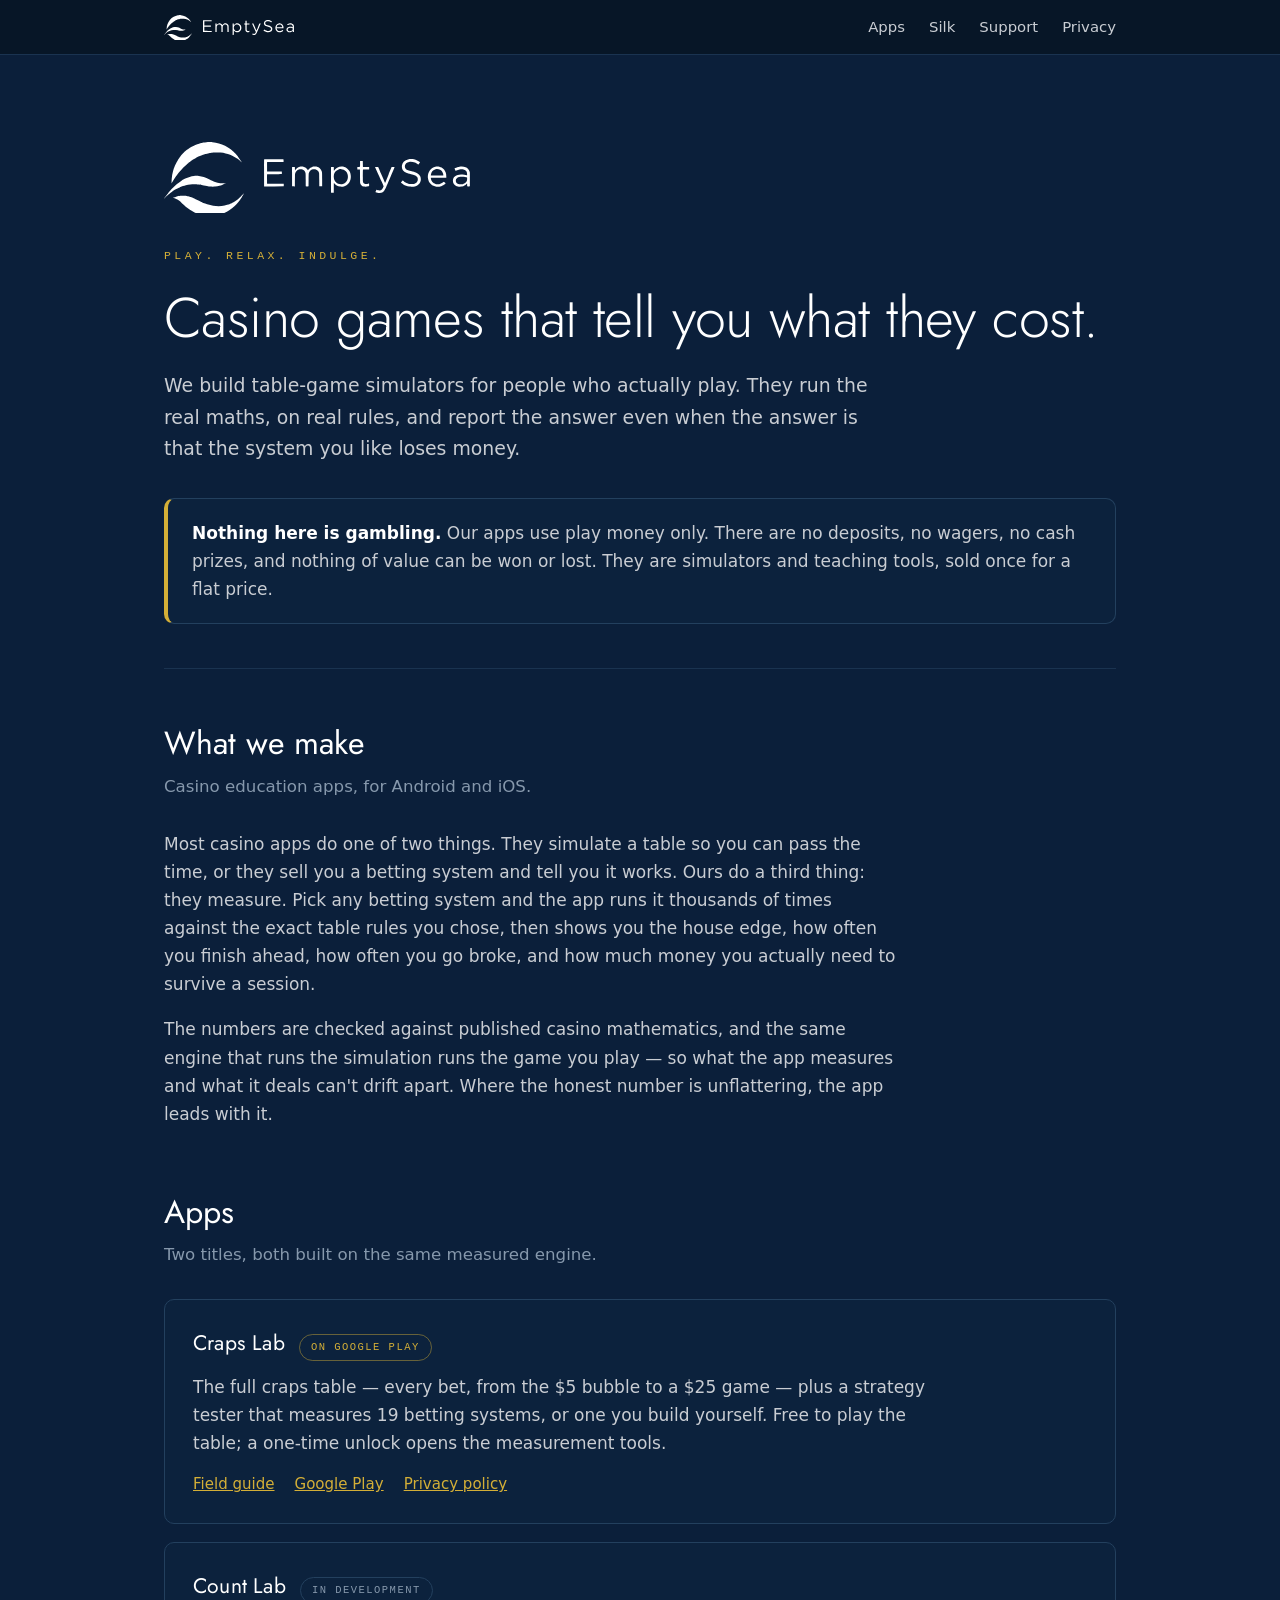
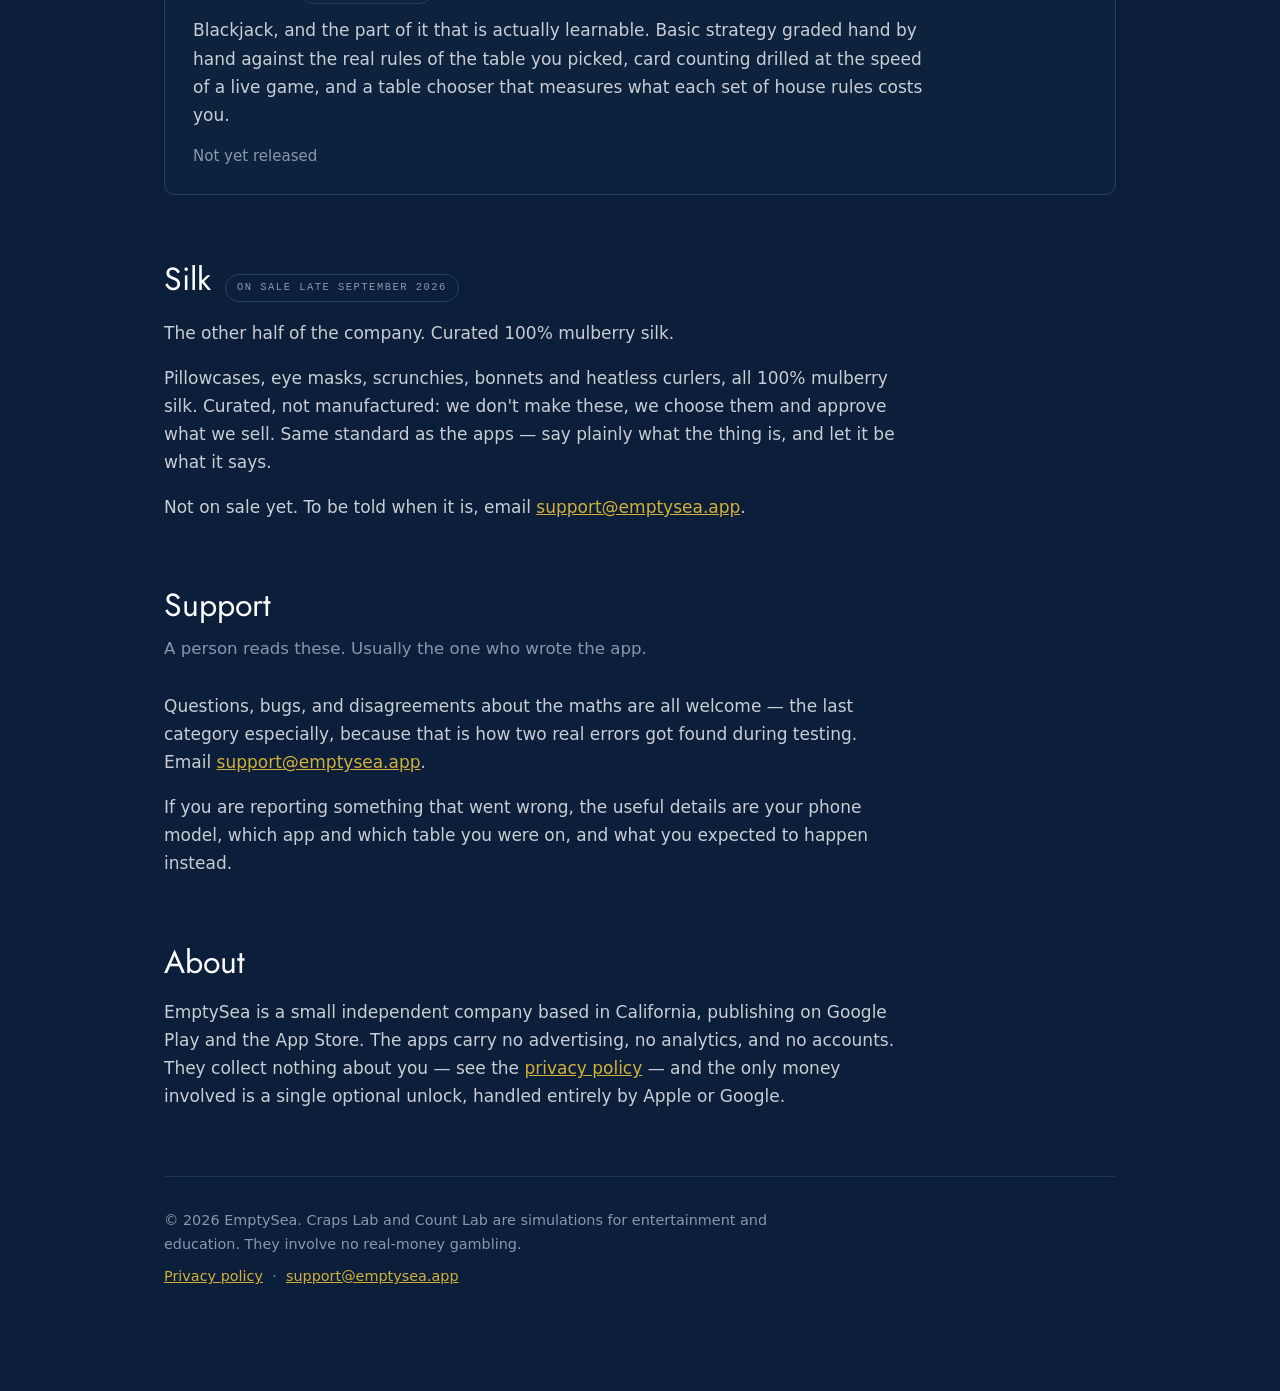
==== index.html @ 981ff77a "Put the real logo on, and move the company site to the brand navy The site was borrowing Craps Lab's" ====
<!doctype html>
<html lang="en">
<head>
<meta charset="utf-8">
<meta name="viewport" content="width=device-width, initial-scale=1">
<meta name="description" content="EmptySea builds casino education apps for Android and iOS - simulators that measure what a betting system actually costs - and sells curated 100% mulberry silk pillowcases, eye masks, scrunchies, bonnets and heatless curlers.">
<meta name="color-scheme" content="dark">
<meta name="theme-color" content="#0B1F3A">
<meta property="og:title" content="EmptySea">
<meta property="og:description" content="Casino education apps that measure instead of promise. And curated 100% mulberry silk.">
<meta property="og:type" content="website">
<link rel="icon" href="/favicon.svg" type="image/svg+xml">
<link rel="preconnect" href="https://fonts.googleapis.com">
<link rel="preconnect" href="https://fonts.gstatic.com" crossorigin>
<link rel="stylesheet" href="https://fonts.googleapis.com/css2?family=Jost:wght@300;400;500&display=swap">
<link rel="stylesheet" href="/site.css">
<title>EmptySea</title>
</head>
<body>

<div class="sitebar">
  <div class="row">
    <a class="brand" href="/">
      <img class="mark" src="/assets/EmptySea_Mark_NoCircle_White.svg" alt="">
      <img class="word" src="/assets/EmptySea_Wordmark_White.svg" alt="EmptySea">
    </a>
    <nav>
      <a href="#apps">Apps</a>
      <a href="#silk">Silk</a>
      <a href="#support">Support</a>
      <a href="/privacy">Privacy</a>
    </nav>
  </div>
</div>

<div class="wrap">

  <header class="top">
    <div class="lockup">
      <img class="mark" src="/assets/EmptySea_Mark_NoCircle_White.svg" alt="">
      <img class="word" src="/assets/EmptySea_Wordmark_White.svg" alt="EmptySea">
    </div>
    <p class="tagline">Play. Relax. Indulge.</p>
    <h1>Casino games that tell you what they cost.</h1>
    <p class="standfirst">
      We build table-game simulators for people who actually play. They run the
      real maths, on real rules, and report the answer even when the answer is
      that the system you like loses money.
    </p>

    <div class="notice">
      <p>
        <strong>Nothing here is gambling.</strong> Our apps use play money only.
        There are no deposits, no wagers, no cash prizes, and nothing of value
        can be won or lost. They are simulators and teaching tools, sold once
        for a flat price.
      </p>
    </div>
  </header>

  <section>
    <h2>What we make</h2>
    <p class="lede">Casino education apps, for Android and iOS.</p>
    <p>
      Most casino apps do one of two things. They simulate a table so you can
      pass the time, or they sell you a betting system and tell you it works.
      Ours do a third thing: they measure. Pick any betting system and the app
      runs it thousands of times against the exact table rules you chose, then
      shows you the house edge, how often you finish ahead, how often you go
      broke, and how much money you actually need to survive a session.
    </p>
    <p>
      The numbers are checked against published casino mathematics, and the same
      engine that runs the simulation runs the game you play — so what the app
      measures and what it deals can't drift apart. Where the honest number is
      unflattering, the app leads with it.
    </p>
  </section>

  <section id="apps">
    <h2>Apps</h2>
    <p class="lede">Two titles, both built on the same measured engine.</p>

    <div class="apps">

      <div class="app">
        <div class="head">
          <h3>Craps Lab</h3>
          <span class="status live">On Google Play</span>
        </div>
        <p>
          The full craps table — every bet, from the $5 bubble to a $25 game —
          plus a strategy tester that measures 19 betting systems, or one you
          build yourself. Free to play the table; a one-time unlock opens the
          measurement tools.
        </p>
        <div class="links">
          <a href="/craps-lab/">Field guide</a>
          <a href="https://play.google.com/store/apps/details?id=com.emptysea.craps">Google Play</a>
          <a href="/privacy">Privacy policy</a>
        </div>
      </div>

      <div class="app">
        <div class="head">
          <h3>Count Lab</h3>
          <span class="status">In development</span>
        </div>
        <p>
          Blackjack, and the part of it that is actually learnable. Basic
          strategy graded hand by hand against the real rules of the table you
          picked, card counting drilled at the speed of a live game, and a table
          chooser that measures what each set of house rules costs you.
        </p>
        <div class="links">
          <span style="color:var(--ink-faint)">Not yet released</span>
        </div>
      </div>

    </div>
  </section>

  <section id="silk">
    <div class="head" style="display:flex;align-items:baseline;gap:14px;flex-wrap:wrap">
      <h2 style="margin:0">Silk</h2>
      <span class="status">On sale late September 2026</span>
    </div>
    <p class="lede">The other half of the company. Curated 100% mulberry silk.</p>
    <p>
      Pillowcases, eye masks, scrunchies, bonnets and heatless curlers, all 100%
      mulberry silk. Curated, not manufactured: we don't make these, we choose
      them and approve what we sell. Same standard as the apps — say plainly what
      the thing is, and let it be what it says.
    </p>
    <p>
      Not on sale yet. To be told when it is, email
      <a href="mailto:support@emptysea.app">support@emptysea.app</a>.
    </p>
  </section>

  <section id="support">
    <h2>Support</h2>
    <p class="lede">A person reads these. Usually the one who wrote the app.</p>
    <p>
      Questions, bugs, and disagreements about the maths are all welcome — the
      last category especially, because that is how two real errors got found
      during testing. Email
      <a href="mailto:support@emptysea.app">support@emptysea.app</a>.
    </p>
    <p>
      If you are reporting something that went wrong, the useful details are
      your phone model, which app and which table you were on, and what you
      expected to happen instead.
    </p>
  </section>

  <section>
    <h2>About</h2>
    <p>
      EmptySea is a small independent company based in California, publishing on
      Google Play and the App Store. The apps carry no advertising, no analytics,
      and no accounts. They collect nothing about you — see the
      <a href="/privacy">privacy policy</a> — and the only money involved is a
      single optional unlock, handled entirely by Apple or Google.
    </p>
  </section>

  <footer class="foot">
    <p>
      &copy; 2026 EmptySea. Craps Lab and Count Lab are simulations for
      entertainment and education. They involve no real-money gambling.
    </p>
    <p>
      <a href="/privacy">Privacy policy</a> &nbsp;·&nbsp;
      <a href="mailto:support@emptysea.app">support@emptysea.app</a>
    </p>
  </footer>

</div>
</body>
</html>
---- site.css ----
/* ---------------------------------------------------------------------
   EmptySea — company site.

   This is the PARENT brand, and it commits to one visual world: the navy,
   silver and gold off the brand sheet. Deep water, which is what the mark
   is. The product sites underneath it keep their own colours — the Craps
   Lab guide at /craps-lab/ stays on its felt green — and the navy company
   bar runs across the top of both, so they read as one studio.

   Because it commits to a single world there is deliberately no light
   theme here: every colour is painted explicitly so the page holds on
   whatever ground the browser puts behind it.

   Brand values, from EmptySea_Vector_Logo_Files/README.txt and the brand
   sheet: navy #0B1F3A, silver #C9CDD3, gold #D4AF37. The vector artwork's
   own navy is #00142C — that is the ink of the logo files, not the ground.
   --------------------------------------------------------------------- */
:root {
  --navy:          #0B1F3A;
  --navy-deep:     #071627;
  --surface:       #11294552;
  --surface-solid: #12293F;
  --edge:          #23405E;
  --edge-soft:     #1A3350;

  --ink:           #EEF2F6;
  --ink-soft:      #C9CDD3;   /* brand silver */
  --ink-faint:     #8698AC;

  --gold:          #D4AF37;   /* brand gold */
  --gold-soft:     #E3C765;

  --radius:        10px;
  --shadow:        0 1px 2px rgba(0,0,0,.35), 0 14px 40px rgba(0,0,0,.30);

  /* The wordmark is a light geometric sans; Jost is the closest open face,
     so headings echo the logo instead of arguing with it. */
  --display: Jost, "Century Gothic", "Futura", "Segoe UI", system-ui, sans-serif;
  --body: "Segoe UI", Roboto, system-ui, -apple-system, "Helvetica Neue", sans-serif;
  --data: Consolas, "SF Mono", Menlo, ui-monospace, monospace;
}

* { box-sizing: border-box; }

body {
  margin: 0;
  background: var(--navy);
  color: var(--ink);
  font-family: var(--body);
  font-size: 17px;
  line-height: 1.65;
  -webkit-font-smoothing: antialiased;
}

.wrap { max-width: 1000px; margin: 0 auto; padding: 0 24px 96px; }

/* --- the company bar, shared with the product guide ------------------- */
.sitebar {
  background: var(--navy-deep);
  border-bottom: 1px solid var(--edge-soft);
}
.sitebar .row {
  max-width: 1000px;
  margin: 0 auto;
  padding: 14px 24px;
  display: flex;
  align-items: center;
  justify-content: space-between;
  gap: 20px;
  flex-wrap: wrap;
}
.sitebar .brand { display: flex; align-items: center; gap: 11px; text-decoration: none; }
.sitebar .brand img.mark { height: 26px; width: auto; display: block; }
.sitebar .brand img.word { height: 15px; width: auto; display: block; }
.sitebar nav { display: flex; gap: 24px; flex-wrap: wrap; }
.sitebar nav a {
  color: var(--ink-soft);
  text-decoration: none;
  font-size: .93rem;
}
.sitebar nav a:hover, .sitebar nav a:focus-visible { color: var(--gold); }

/* --- masthead --------------------------------------------------------- */
header.top {
  padding: 84px 0 44px;
  border-bottom: 1px solid var(--edge-soft);
  margin-bottom: 56px;
}
.lockup { display: flex; align-items: center; gap: 20px; margin: 0 0 34px; }
.lockup img.mark { height: 74px; width: auto; display: block; }
.lockup img.word { height: 34px; width: auto; display: block; }

.tagline {
  font-family: var(--data);
  font-size: 11.5px;
  letter-spacing: .3em;
  text-transform: uppercase;
  color: var(--gold);
  margin: 0 0 22px;
}
.eyebrow {
  font-family: var(--data);
  font-size: 12px;
  letter-spacing: .22em;
  text-transform: uppercase;
  color: var(--gold);
  margin: 0 0 16px;
}
h1 {
  font-family: var(--display);
  font-size: clamp(2.3rem, 5.4vw, 3.5rem);
  line-height: 1.08;
  font-weight: 300;
  margin: 0 0 22px;
  text-wrap: balance;
  letter-spacing: -.01em;
  color: #fff;
}
.standfirst { font-size: 1.18rem; color: var(--ink-soft); max-width: 60ch; margin: 0; }

/* --- sections --------------------------------------------------------- */
section { margin: 0 0 66px; scroll-margin-top: 24px; }
h2 {
  font-family: var(--display);
  font-size: clamp(1.5rem, 3.2vw, 2rem);
  font-weight: 400;
  line-height: 1.18;
  margin: 0 0 10px;
  text-wrap: balance;
  color: #fff;
}
h2 + .lede { margin: 0 0 30px; color: var(--ink-faint); max-width: 66ch; font-size: 1.04rem; }
h3 { font-family: var(--body); font-size: 1.05rem; font-weight: 650; margin: 0 0 6px; }
p { max-width: 68ch; color: var(--ink-soft); }
a { color: var(--gold); }
a:hover { color: var(--gold-soft); }

/* --- the disclosure that has to be impossible to miss ----------------- */
.notice {
  margin: 34px 0 0;
  padding: 20px 24px;
  background: var(--surface);
  border: 1px solid var(--edge);
  border-left: 4px solid var(--gold);
  border-radius: var(--radius);
}
.notice p { margin: 0; color: var(--ink-soft); max-width: none; }
.notice strong { color: #fff; font-weight: 600; }

/* --- app cards -------------------------------------------------------- */
.apps { display: grid; gap: 18px; }
.app {
  background: var(--surface);
  border: 1px solid var(--edge);
  border-radius: var(--radius);
  padding: 26px 28px;
}
.app .head { display: flex; align-items: baseline; gap: 14px; flex-wrap: wrap; margin: 0 0 12px; }
.app h3 {
  margin: 0;
  font-size: 1.32rem;
  font-family: var(--display);
  font-weight: 400;
  color: #fff;
  letter-spacing: .01em;
}
.status {
  font-family: var(--data);
  font-size: 10.5px;
  letter-spacing: .14em;
  text-transform: uppercase;
  padding: 4px 11px;
  border-radius: 999px;
  border: 1px solid var(--edge);
  color: var(--ink-faint);
  white-space: nowrap;
}
.status.live { color: var(--gold); border-color: rgba(212,175,55,.45); }
.app p { margin: 0 0 15px; }
.app .links { display: flex; gap: 20px; flex-wrap: wrap; font-size: .94rem; }

/* --- prose (privacy) -------------------------------------------------- */
.prose h2 { margin-top: 44px; }
.prose ul { max-width: 68ch; padding-left: 22px; color: var(--ink-soft); }
.prose li { margin: 0 0 8px; }
.updated {
  font-family: var(--data);
  font-size: 12px;
  letter-spacing: .1em;
  text-transform: uppercase;
  color: var(--ink-faint);
  margin: 0;
}

/* --- footer ----------------------------------------------------------- */
footer.foot {
  border-top: 1px solid var(--edge-soft);
  margin-top: 20px;
  padding: 32px 0 0;
  color: var(--ink-faint);
  font-size: .9rem;
}
footer.foot p { margin: 0 0 8px; max-width: 70ch; color: var(--ink-faint); }

:focus-visible { outline: 2px solid var(--gold); outline-offset: 3px; }
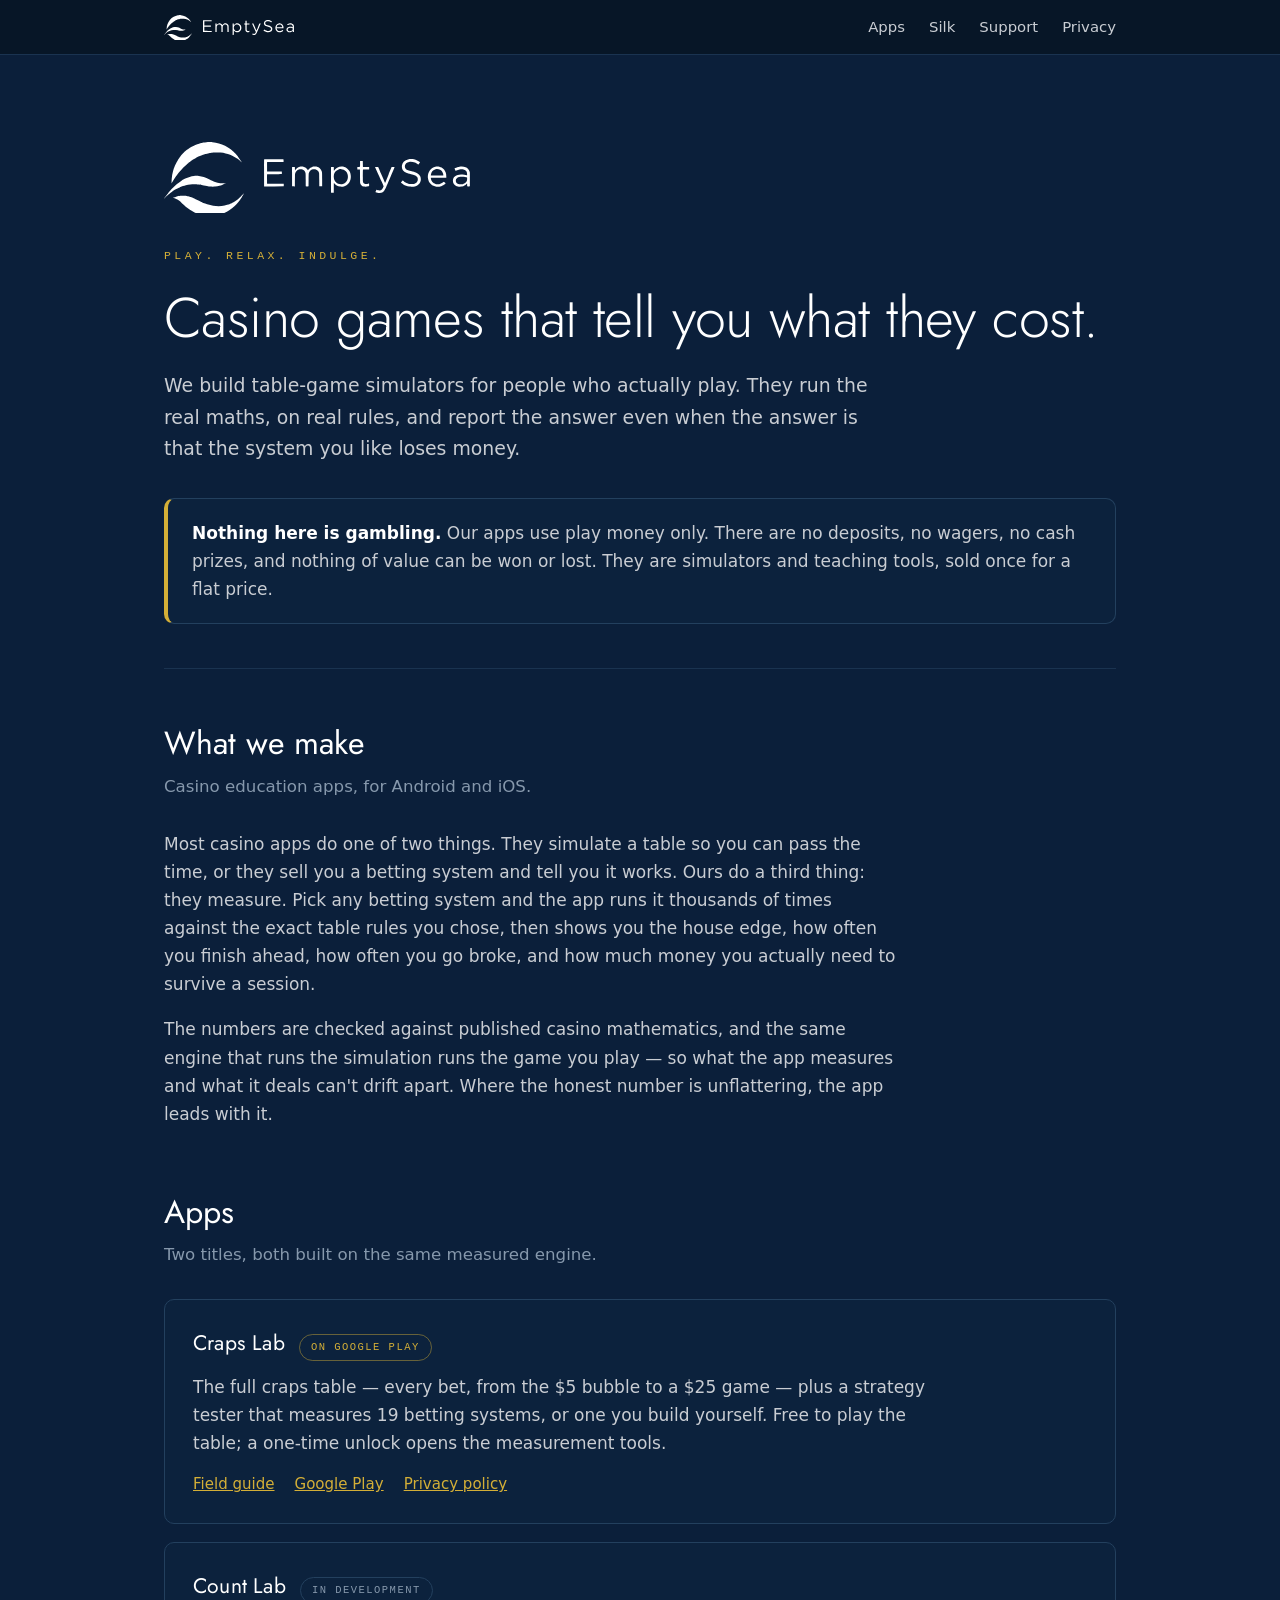
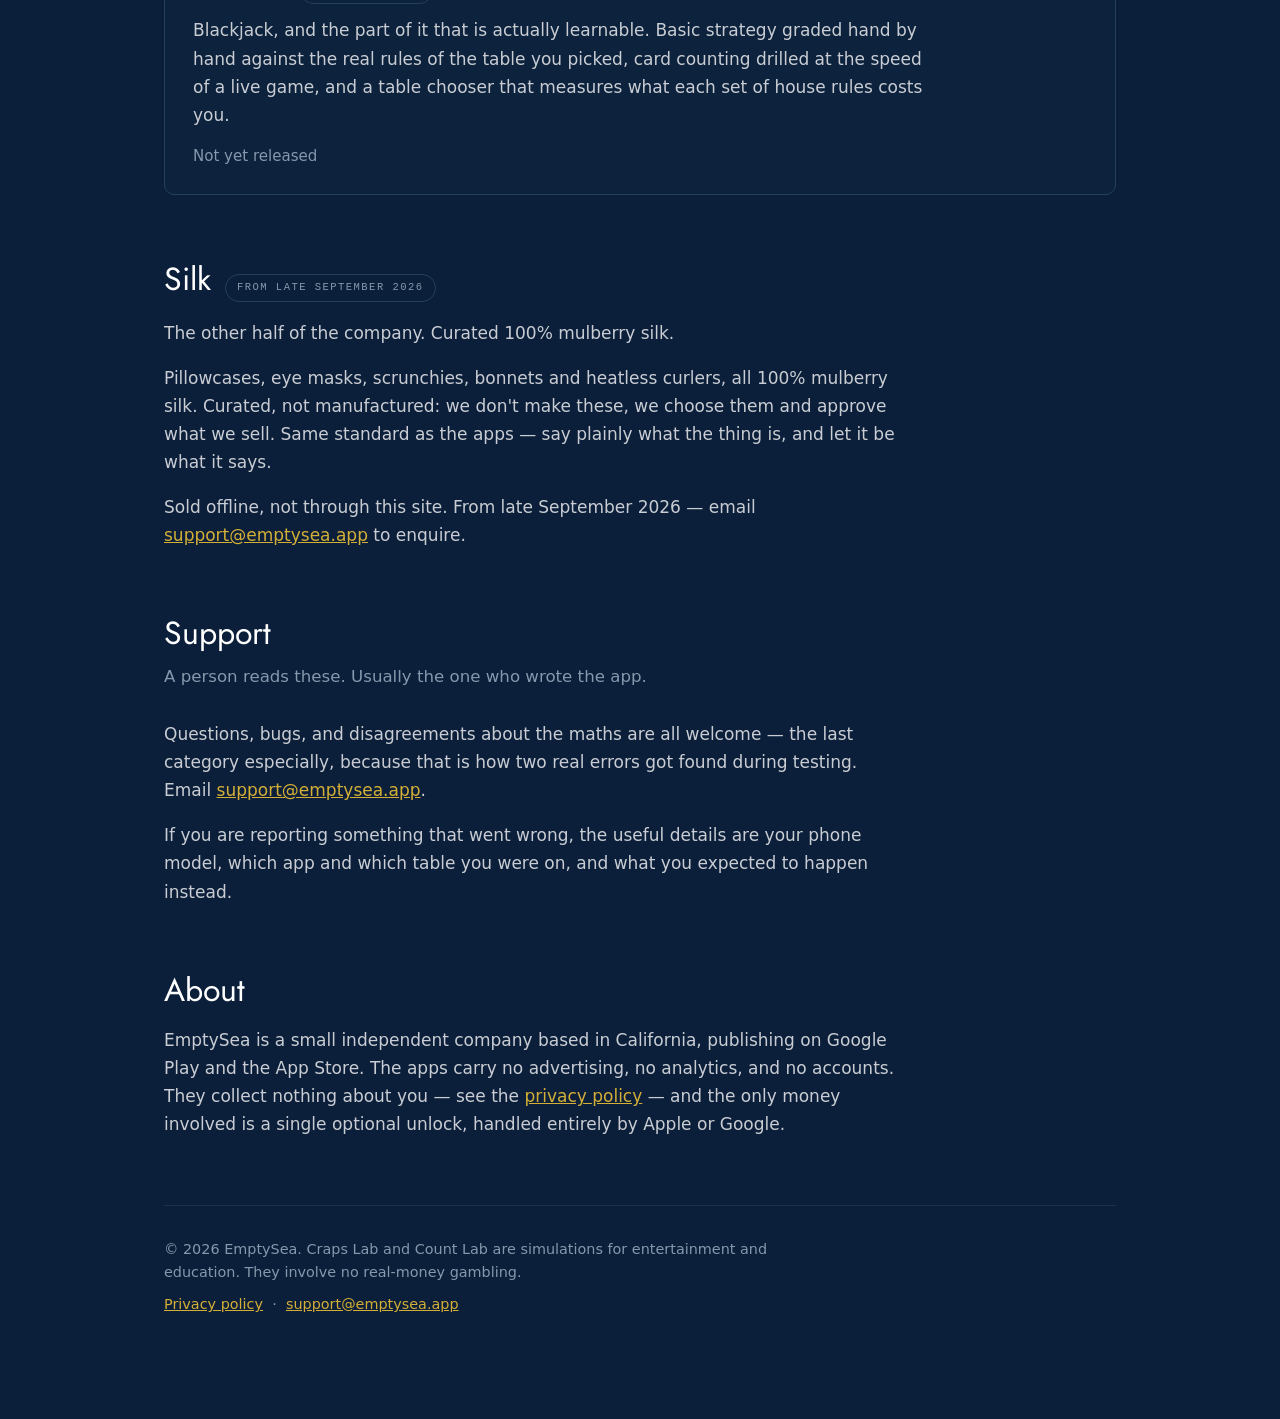
==== commit 2ba57405: "Silk is sold offline, so stop implying an online launch The section said 'to be told when it is, ema" ====
--- a/index.html
+++ b/index.html
@@ -123,7 +123,7 @@
   <section id="silk">
     <div class="head" style="display:flex;align-items:baseline;gap:14px;flex-wrap:wrap">
       <h2 style="margin:0">Silk</h2>
-      <span class="status">On sale late September 2026</span>
+      <span class="status">From late September 2026</span>
     </div>
     <p class="lede">The other half of the company. Curated 100% mulberry silk.</p>
     <p>
@@ -133,8 +133,8 @@
       the thing is, and let it be what it says.
     </p>
     <p>
-      Not on sale yet. To be told when it is, email
-      <a href="mailto:support@emptysea.app">support@emptysea.app</a>.
+      Sold offline, not through this site. From late September 2026 — email
+      <a href="mailto:support@emptysea.app">support@emptysea.app</a> to enquire.
     </p>
   </section>
 
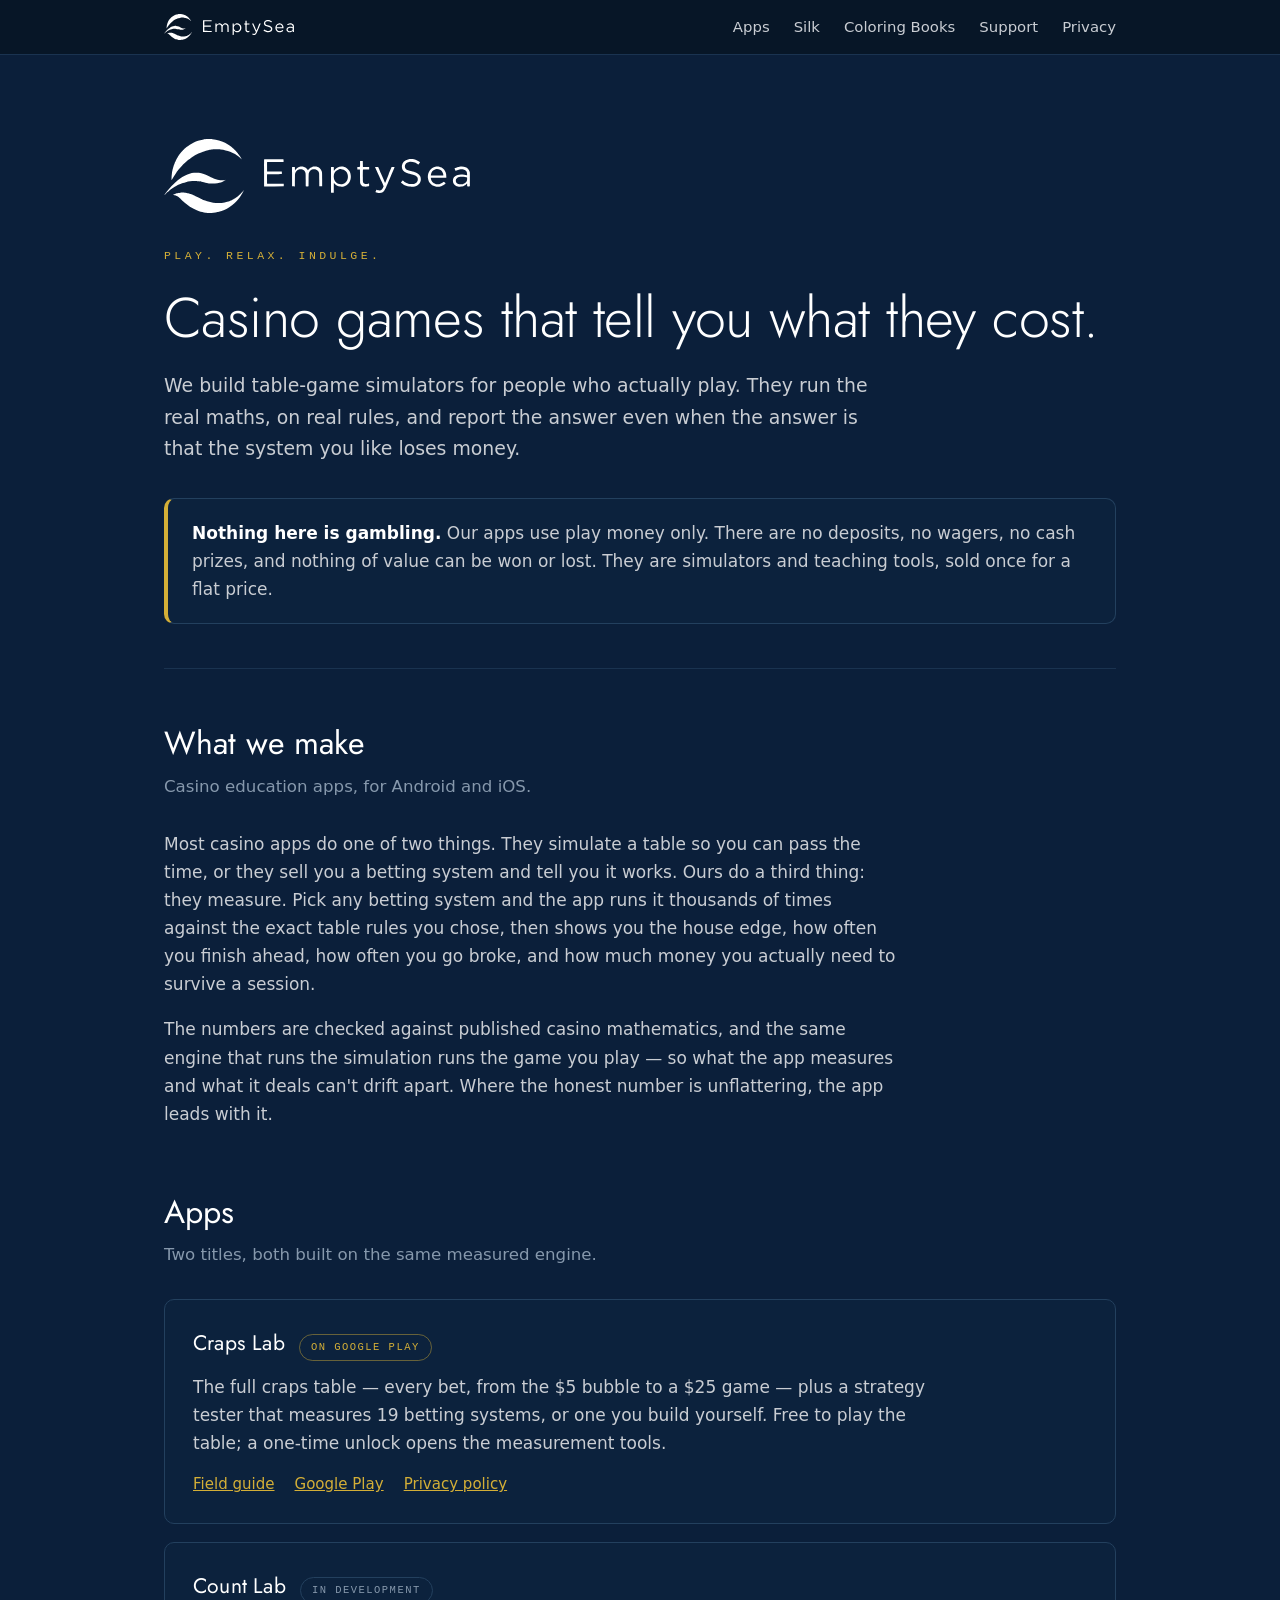
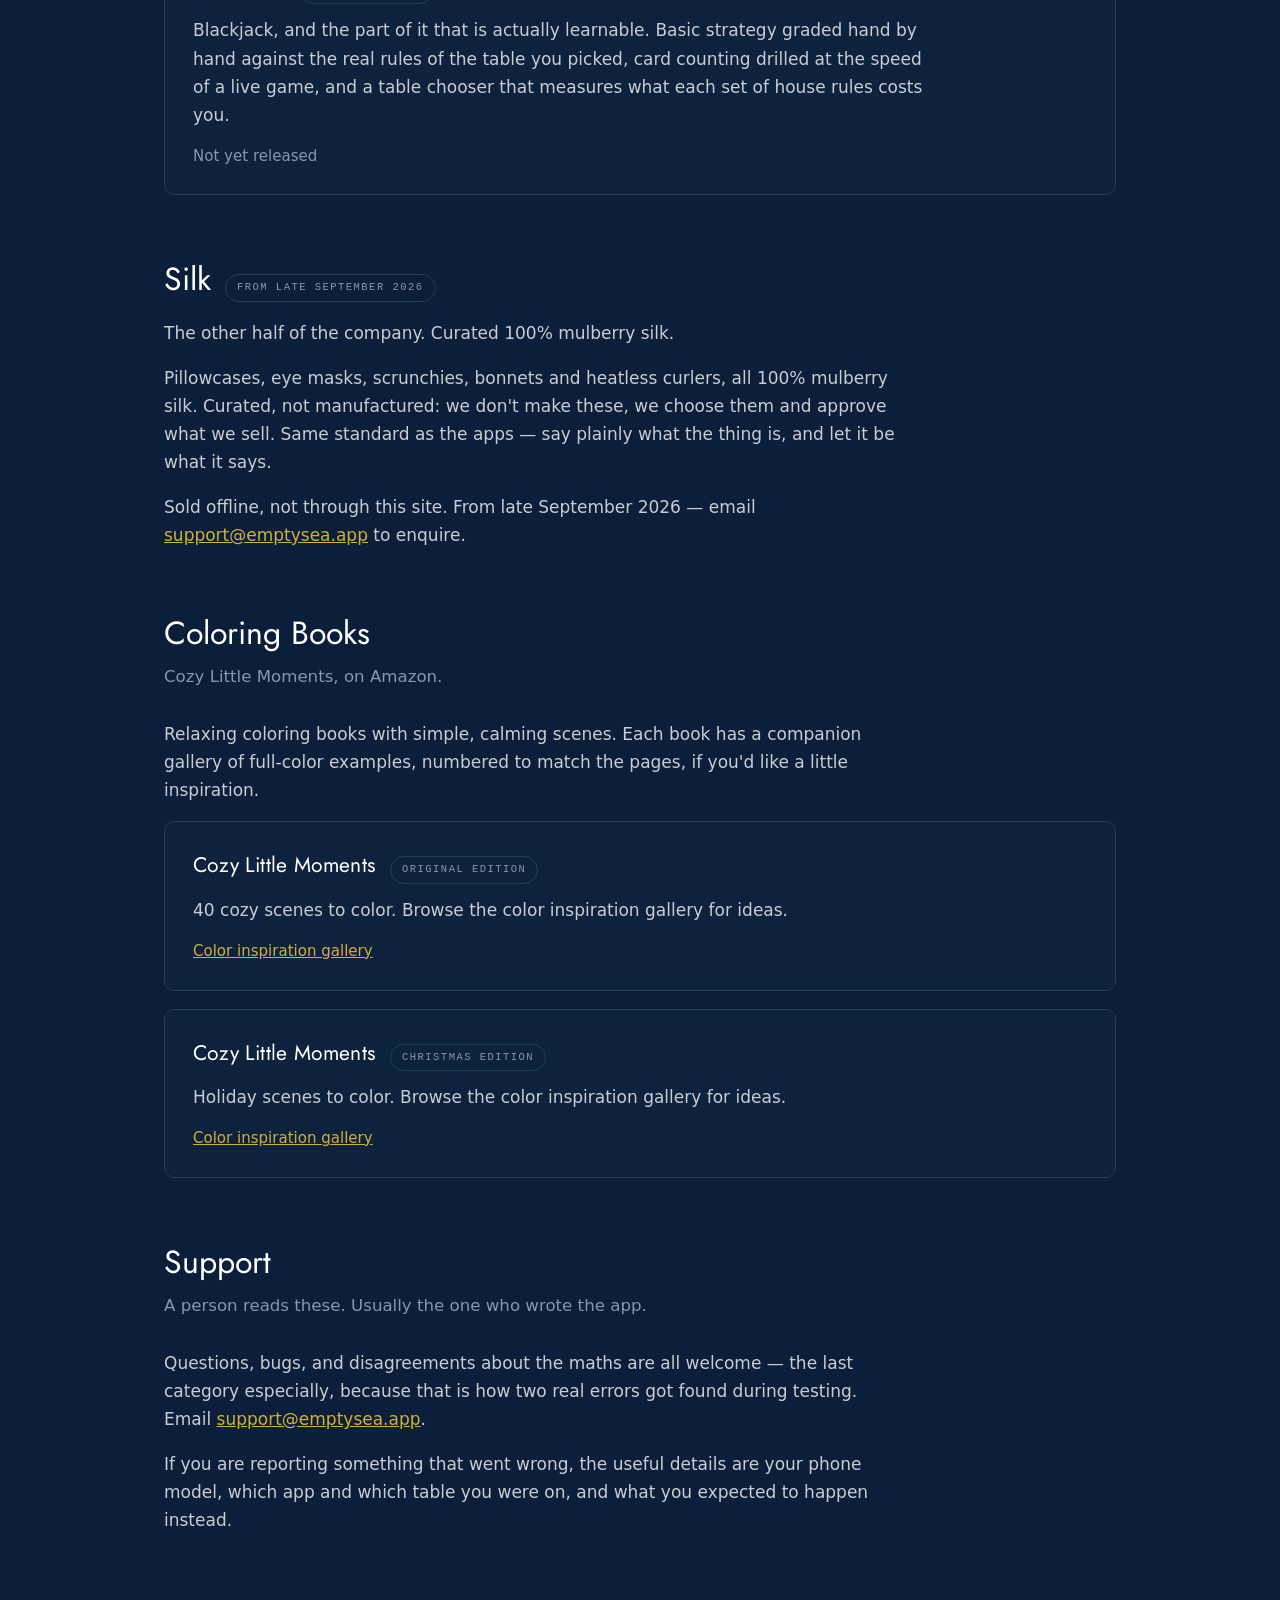
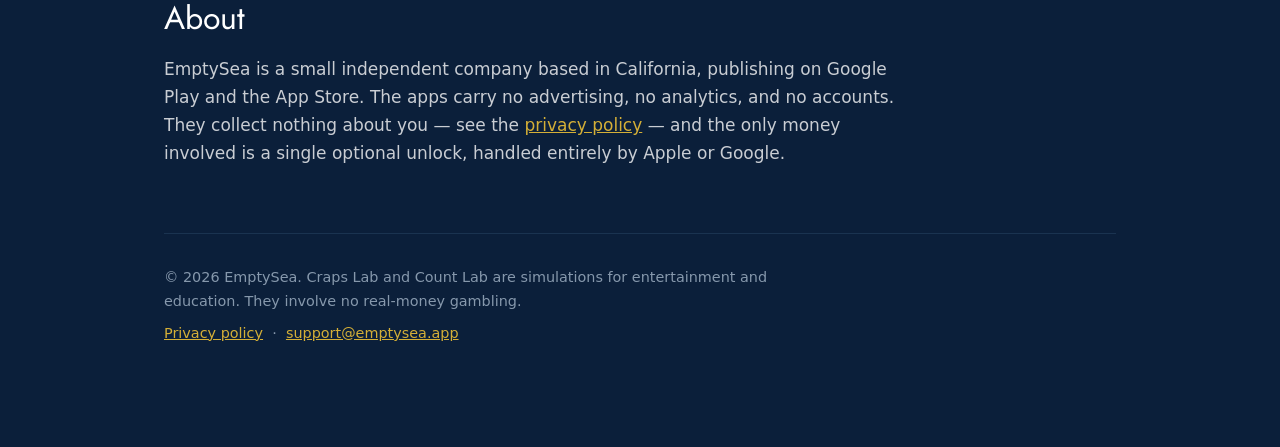
==== commit 9f84f8d8: "Add Coloring Books section linking both Cozy Little Moments galleries Co-Authored-By: Claude Sonnet " ====
--- a/index.html
+++ b/index.html
@@ -27,6 +27,7 @@
     <nav>
       <a href="#apps">Apps</a>
       <a href="#silk">Silk</a>
+      <a href="#books">Coloring Books</a>
       <a href="#support">Support</a>
       <a href="/privacy">Privacy</a>
     </nav>
@@ -138,6 +139,42 @@
     </p>
   </section>
 
+  <section id="books">
+    <h2>Coloring Books</h2>
+    <p class="lede">Cozy Little Moments, on Amazon.</p>
+    <p>
+      Relaxing coloring books with simple, calming scenes. Each book has a
+      companion gallery of full-color examples, numbered to match the pages, if
+      you'd like a little inspiration.
+    </p>
+
+    <div class="apps">
+
+      <div class="app">
+        <div class="head">
+          <h3>Cozy Little Moments</h3>
+          <span class="status">Original Edition</span>
+        </div>
+        <p>40 cozy scenes to color. Browse the color inspiration gallery for ideas.</p>
+        <div class="links">
+          <a href="/cozy-little-moments/">Color inspiration gallery</a>
+        </div>
+      </div>
+
+      <div class="app">
+        <div class="head">
+          <h3>Cozy Little Moments</h3>
+          <span class="status">Christmas Edition</span>
+        </div>
+        <p>Holiday scenes to color. Browse the color inspiration gallery for ideas.</p>
+        <div class="links">
+          <a href="/cozy-little-moments/christmas/">Color inspiration gallery</a>
+        </div>
+      </div>
+
+    </div>
+  </section>
+
   <section id="support">
     <h2>Support</h2>
     <p class="lede">A person reads these. Usually the one who wrote the app.</p>
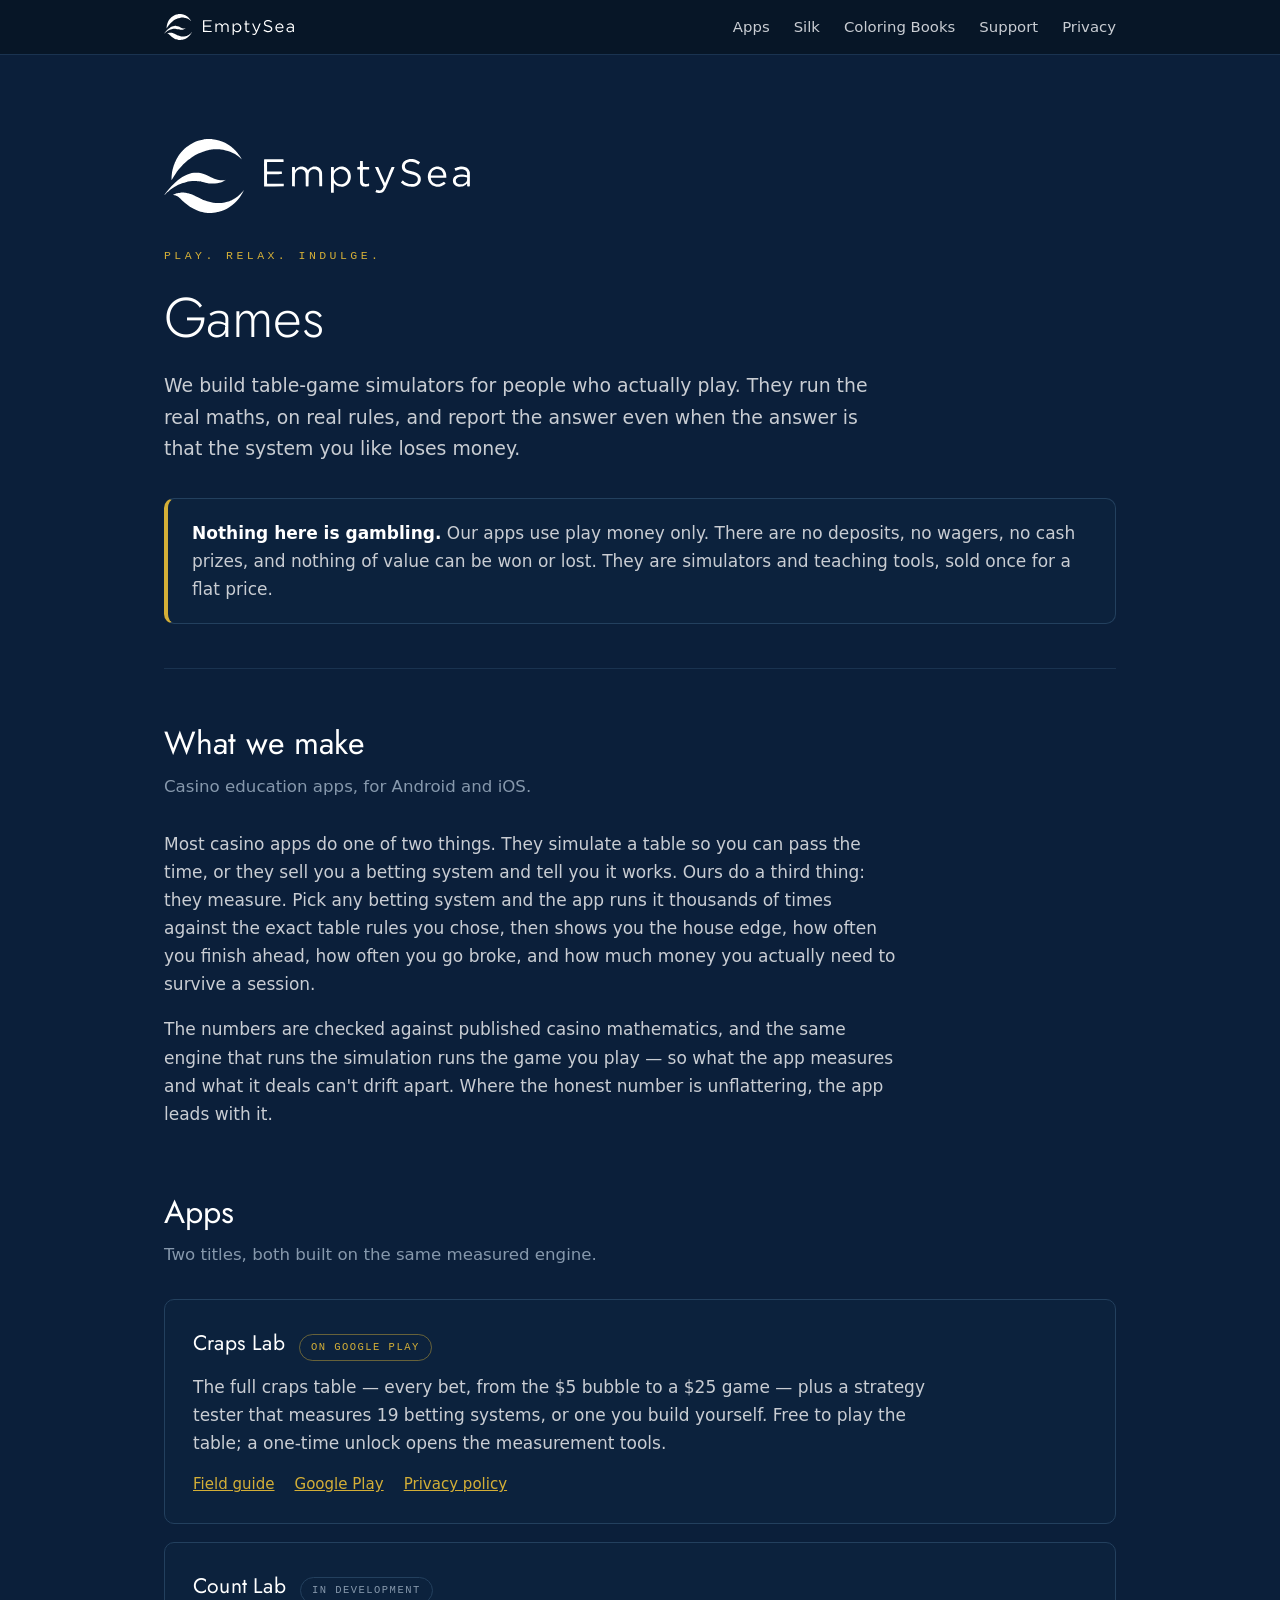
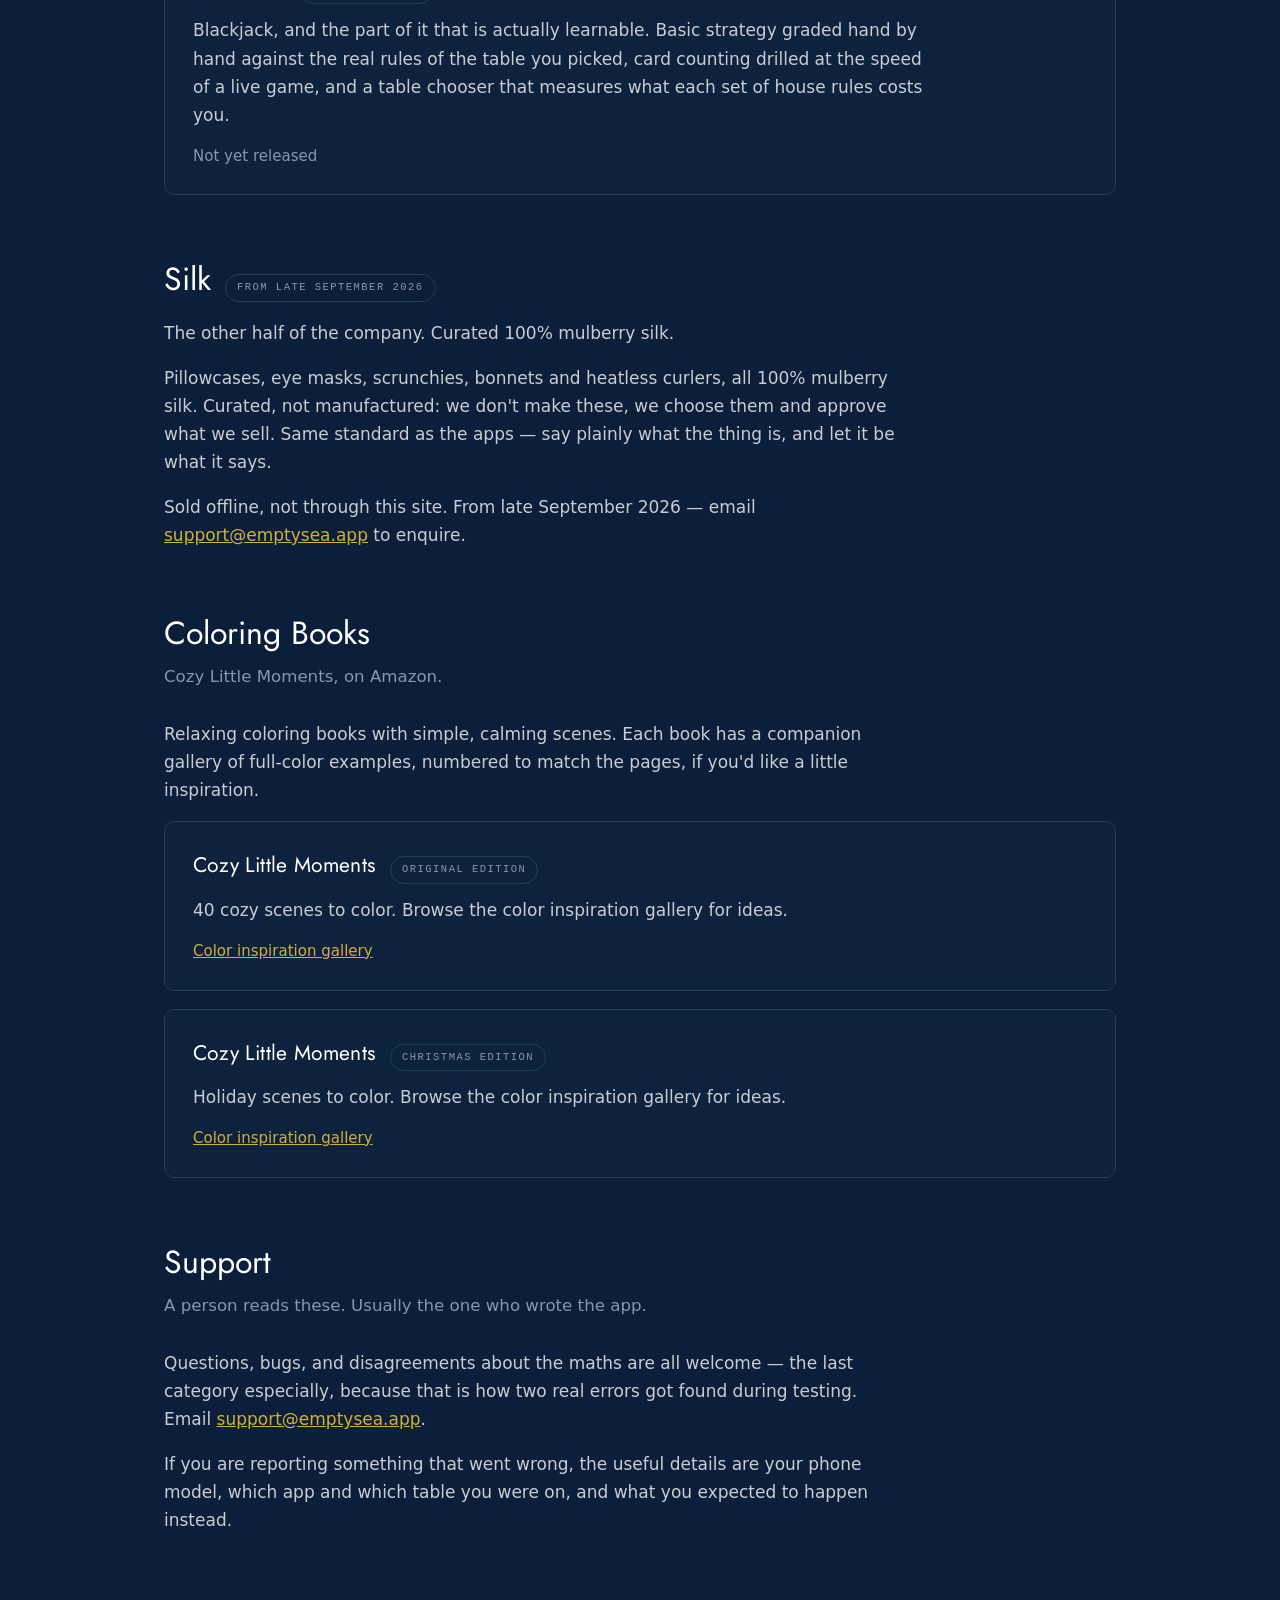
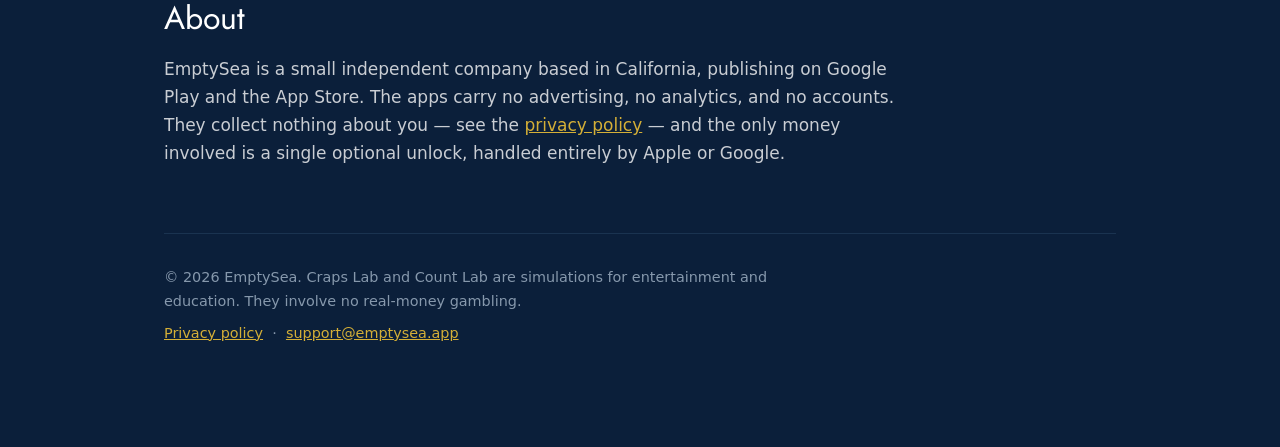
==== commit 0f305ee4: "Change home page headline to 'Games' Co-Authored-By: Claude Sonnet 5.5 <noreply@anthropic.com> Claud" ====
--- a/index.html
+++ b/index.html
@@ -42,7 +42,7 @@
       <img class="word" src="/assets/EmptySea_Wordmark_White.svg" alt="EmptySea">
     </div>
     <p class="tagline">Play. Relax. Indulge.</p>
-    <h1>Casino games that tell you what they cost.</h1>
+    <h1>Games</h1>
     <p class="standfirst">
       We build table-game simulators for people who actually play. They run the
       real maths, on real rules, and report the answer even when the answer is
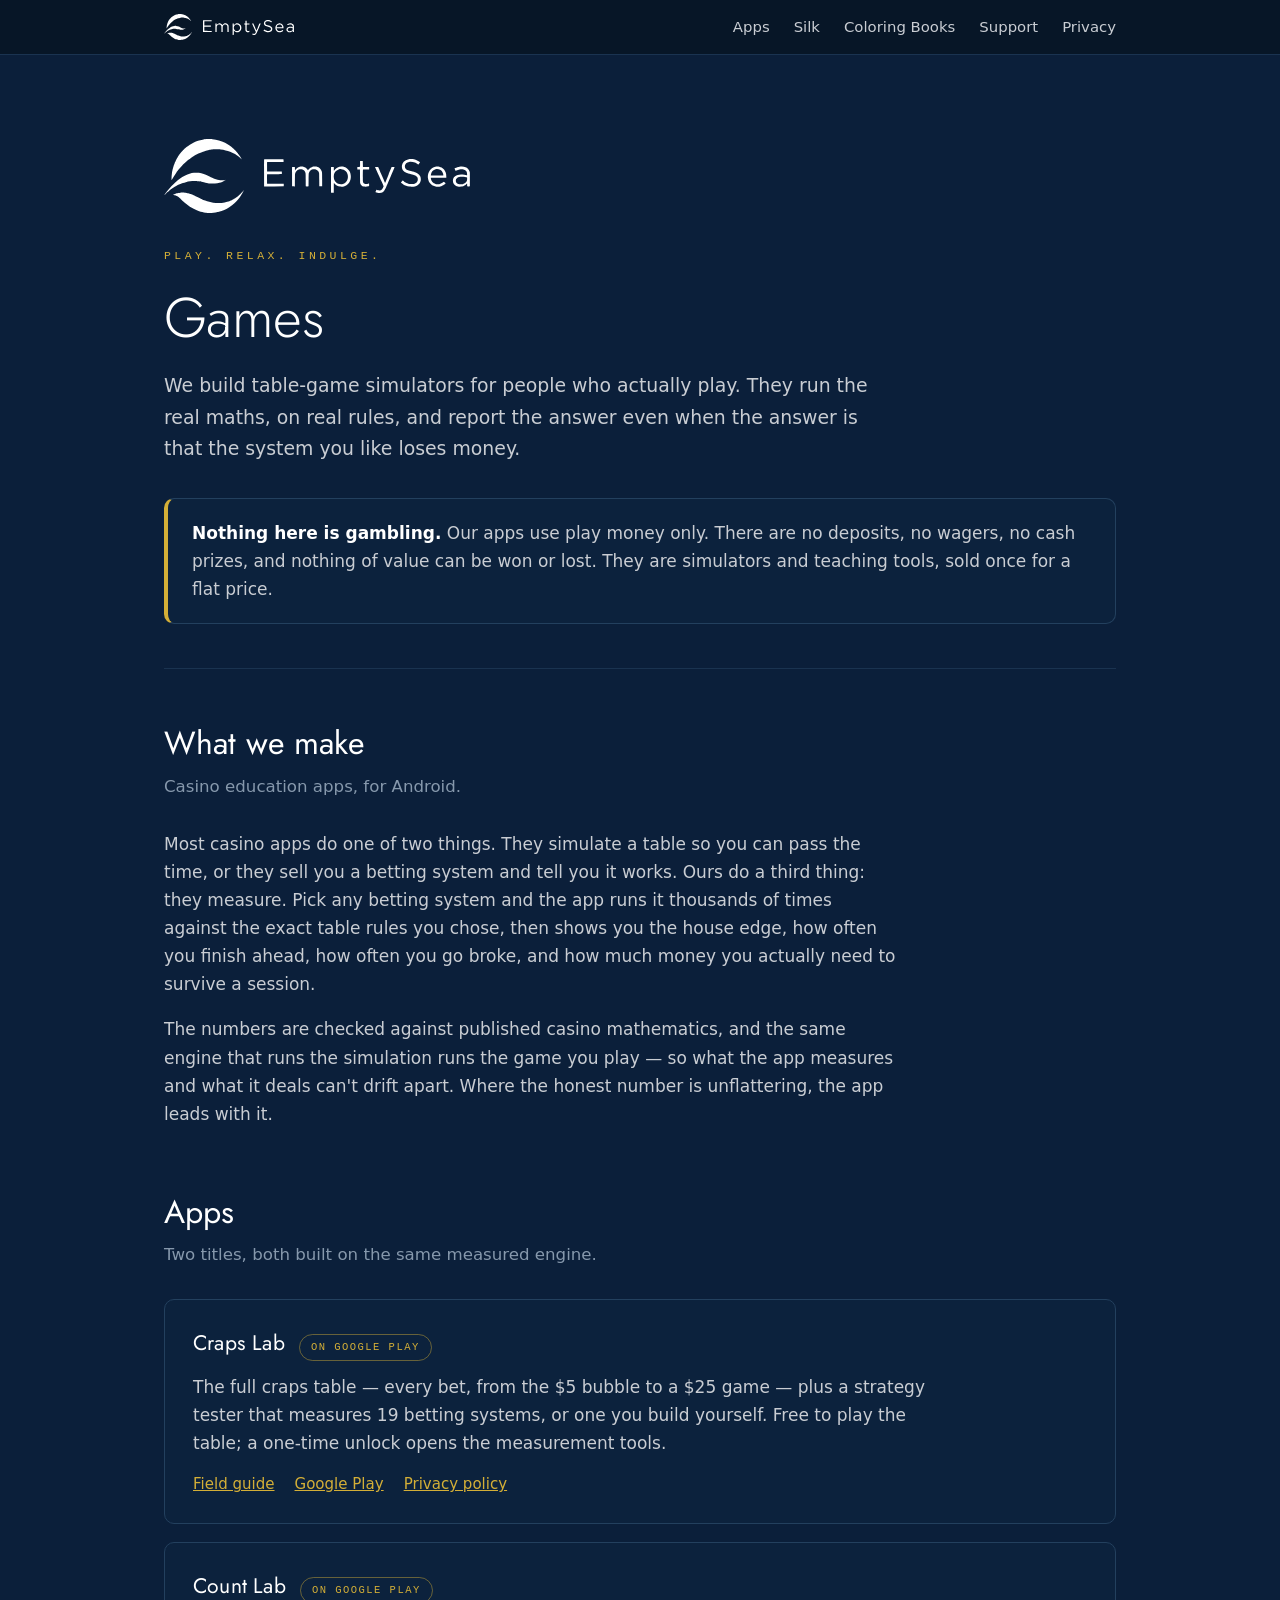
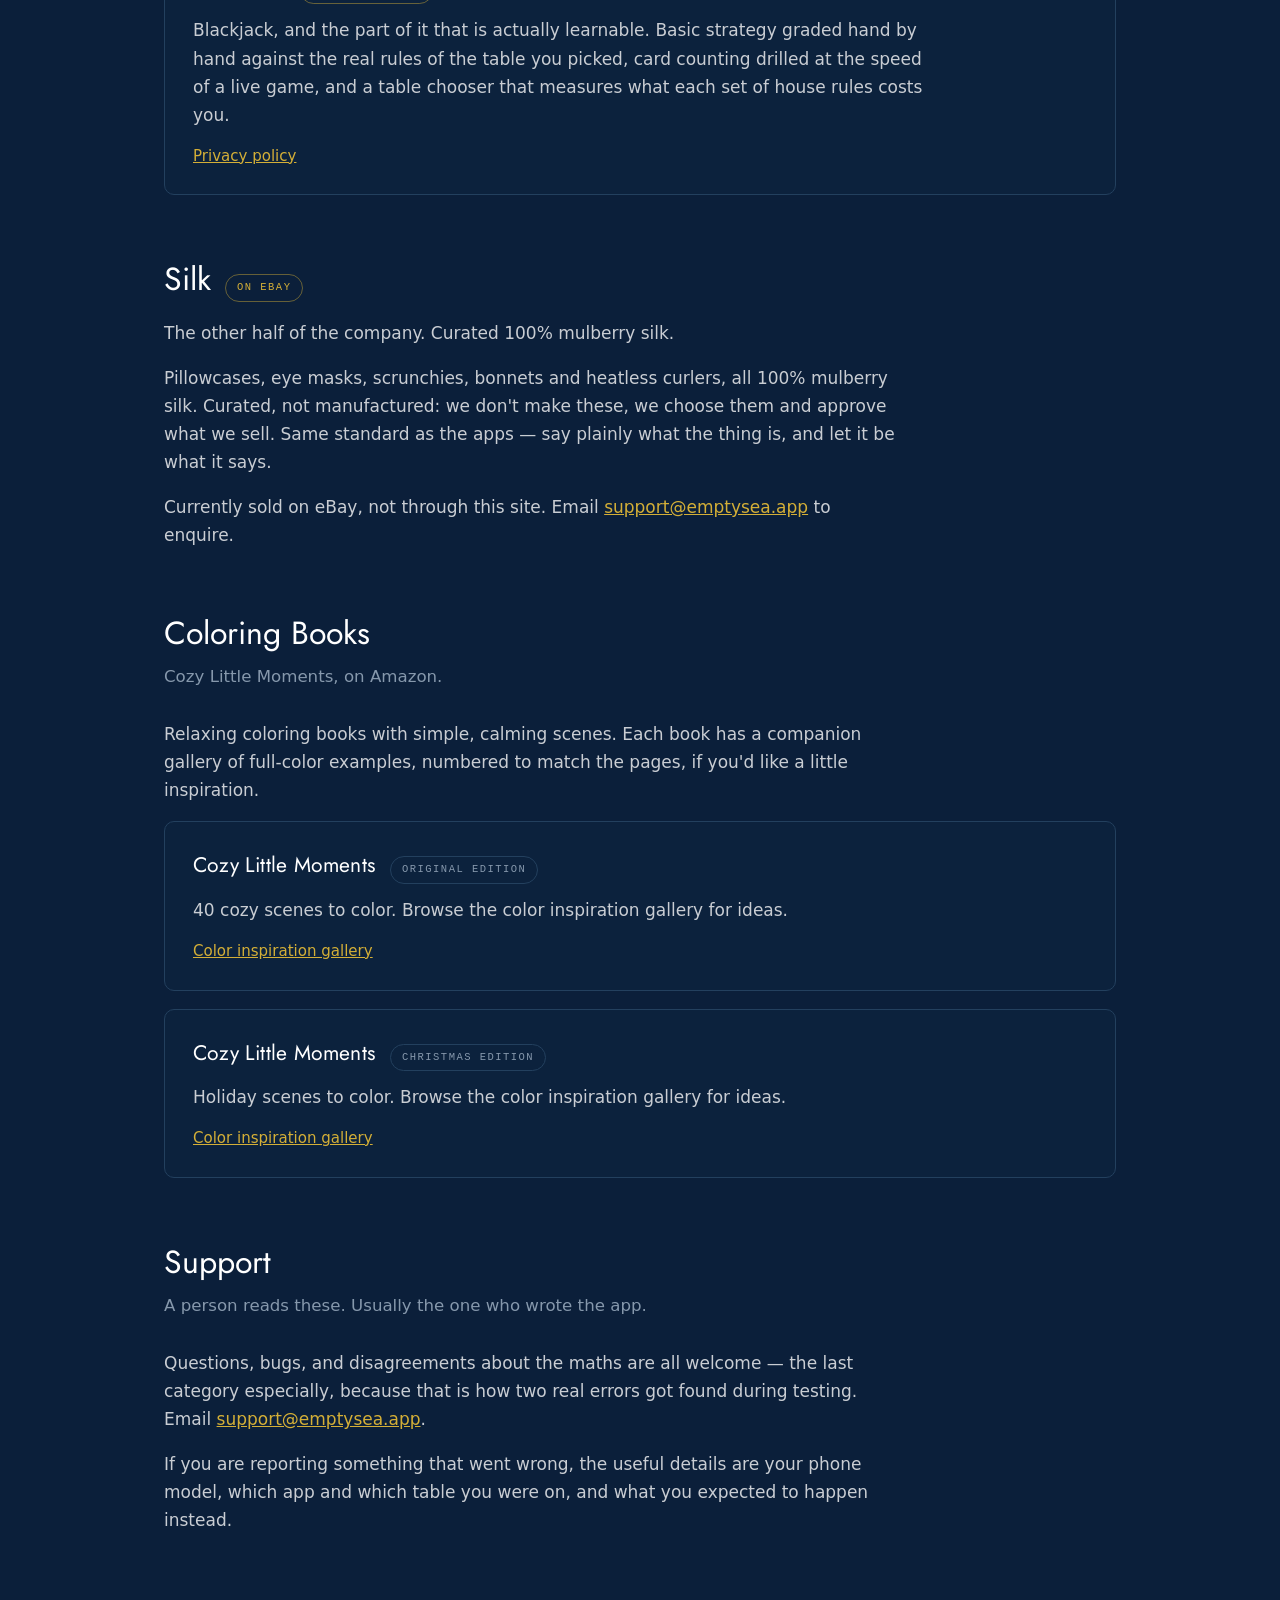
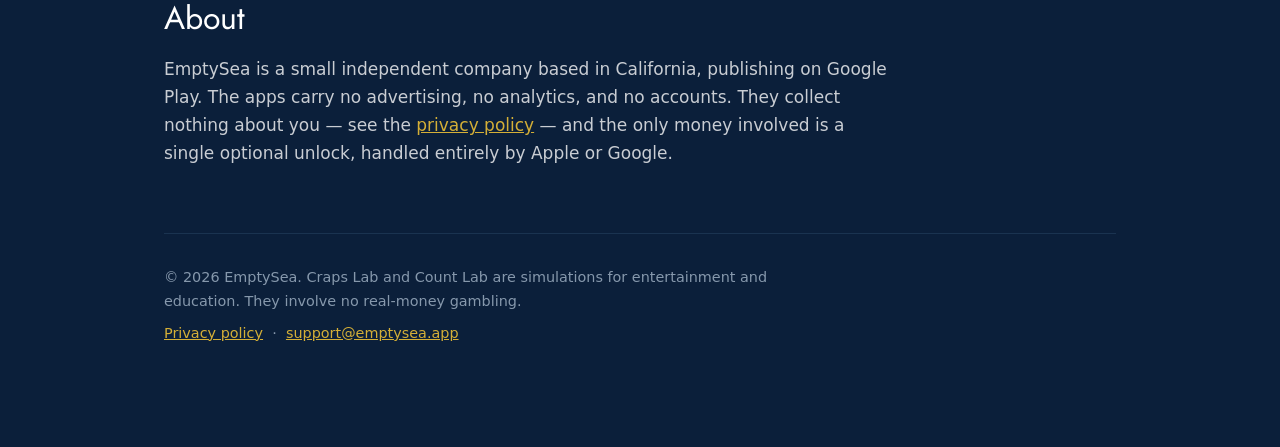
==== commit ab222057: "Update release status: both apps on Google Play, silk on eBay Co-Authored-By: Claude Sonnet 5.5 <nor" ====
--- a/index.html
+++ b/index.html
@@ -3,7 +3,7 @@
 <head>
 <meta charset="utf-8">
 <meta name="viewport" content="width=device-width, initial-scale=1">
-<meta name="description" content="EmptySea builds casino education apps for Android and iOS - simulators that measure what a betting system actually costs - and sells curated 100% mulberry silk pillowcases, eye masks, scrunchies, bonnets and heatless curlers.">
+<meta name="description" content="EmptySea builds casino education apps for Android - simulators that measure what a betting system actually costs - and sells curated 100% mulberry silk pillowcases, eye masks, scrunchies, bonnets and heatless curlers.">
 <meta name="color-scheme" content="dark">
 <meta name="theme-color" content="#0B1F3A">
 <meta property="og:title" content="EmptySea">
@@ -61,7 +61,7 @@
 
   <section>
     <h2>What we make</h2>
-    <p class="lede">Casino education apps, for Android and iOS.</p>
+    <p class="lede">Casino education apps, for Android.</p>
     <p>
       Most casino apps do one of two things. They simulate a table so you can
       pass the time, or they sell you a betting system and tell you it works.
@@ -105,7 +105,7 @@
       <div class="app">
         <div class="head">
           <h3>Count Lab</h3>
-          <span class="status">In development</span>
+          <span class="status live">On Google Play</span>
         </div>
         <p>
           Blackjack, and the part of it that is actually learnable. Basic
@@ -114,7 +114,7 @@
           chooser that measures what each set of house rules costs you.
         </p>
         <div class="links">
-          <span style="color:var(--ink-faint)">Not yet released</span>
+          <a href="/privacy">Privacy policy</a>
         </div>
       </div>
 
@@ -124,7 +124,7 @@
   <section id="silk">
     <div class="head" style="display:flex;align-items:baseline;gap:14px;flex-wrap:wrap">
       <h2 style="margin:0">Silk</h2>
-      <span class="status">From late September 2026</span>
+      <span class="status live">On eBay</span>
     </div>
     <p class="lede">The other half of the company. Curated 100% mulberry silk.</p>
     <p>
@@ -134,7 +134,7 @@
       the thing is, and let it be what it says.
     </p>
     <p>
-      Sold offline, not through this site. From late September 2026 — email
+      Currently sold on eBay, not through this site. Email
       <a href="mailto:support@emptysea.app">support@emptysea.app</a> to enquire.
     </p>
   </section>
@@ -195,7 +195,7 @@
     <h2>About</h2>
     <p>
       EmptySea is a small independent company based in California, publishing on
-      Google Play and the App Store. The apps carry no advertising, no analytics,
+      Google Play. The apps carry no advertising, no analytics,
       and no accounts. They collect nothing about you — see the
       <a href="/privacy">privacy policy</a> — and the only money involved is a
       single optional unlock, handled entirely by Apple or Google.
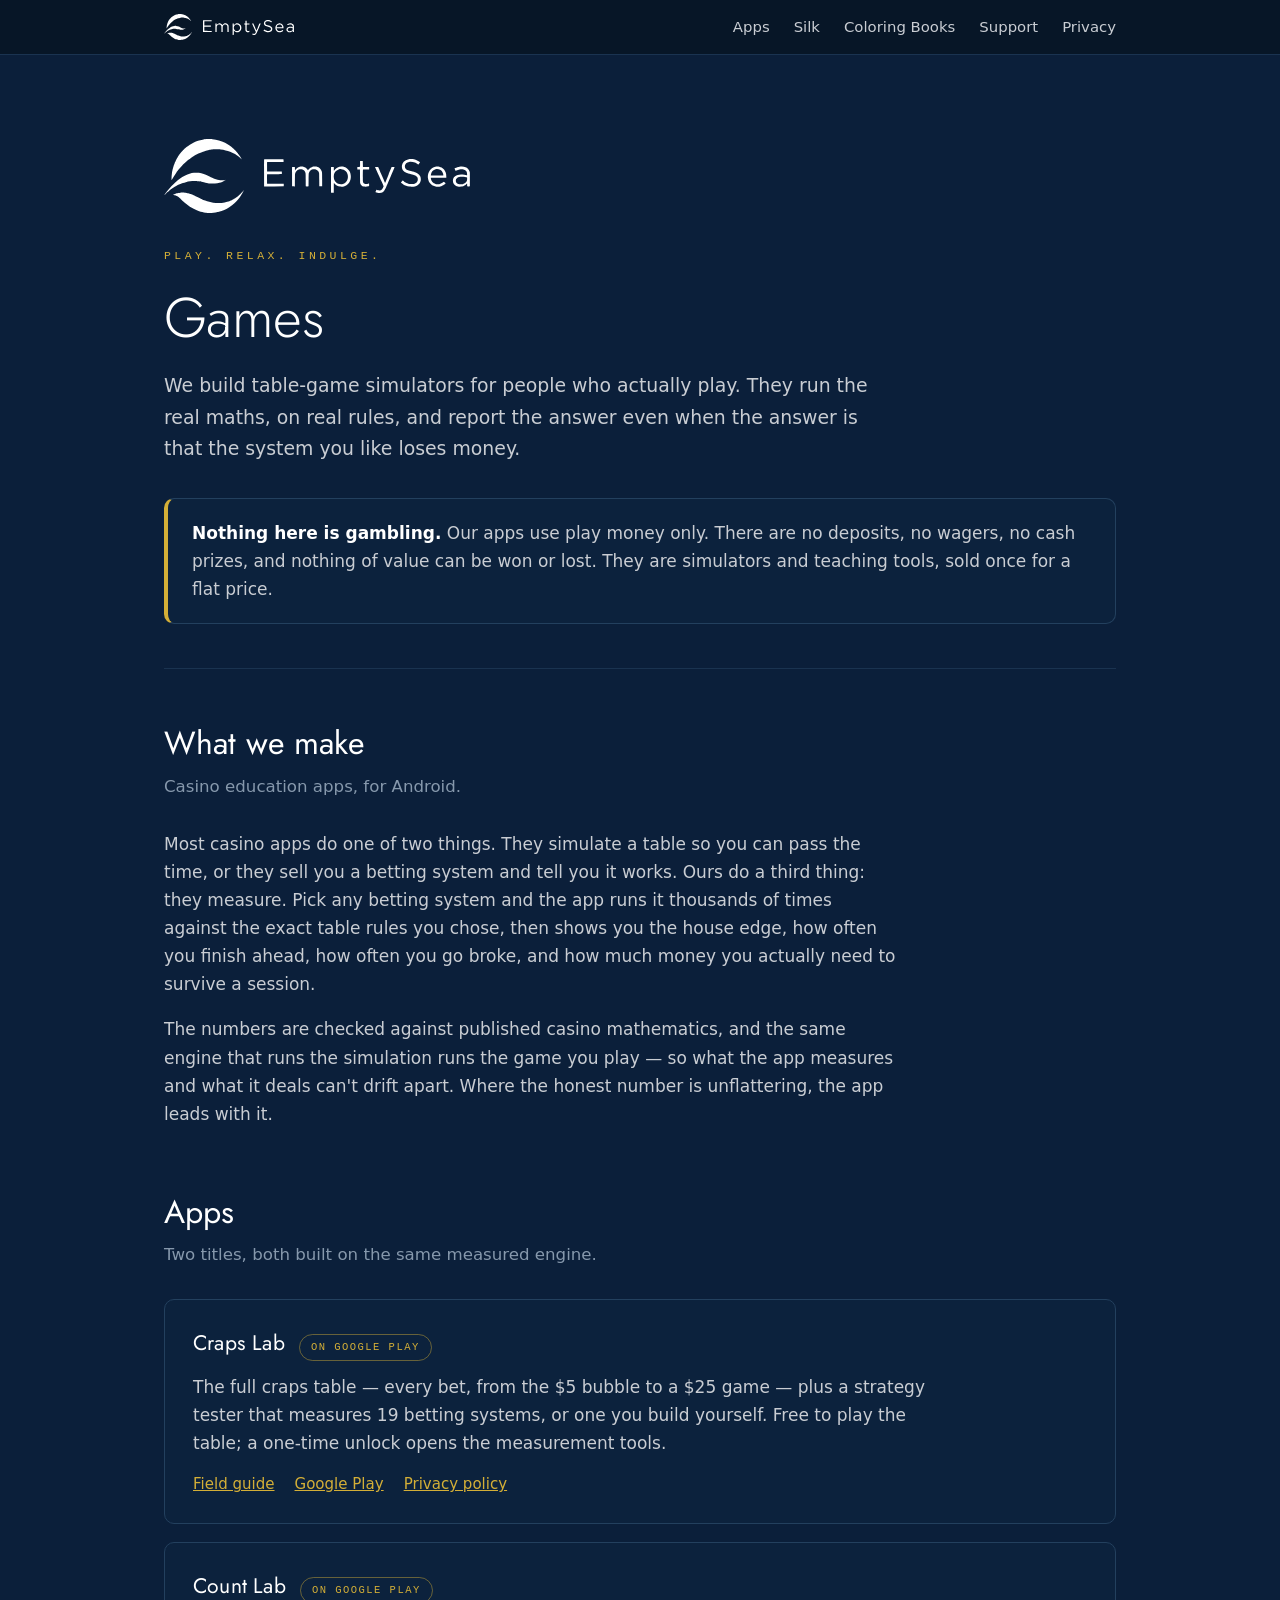
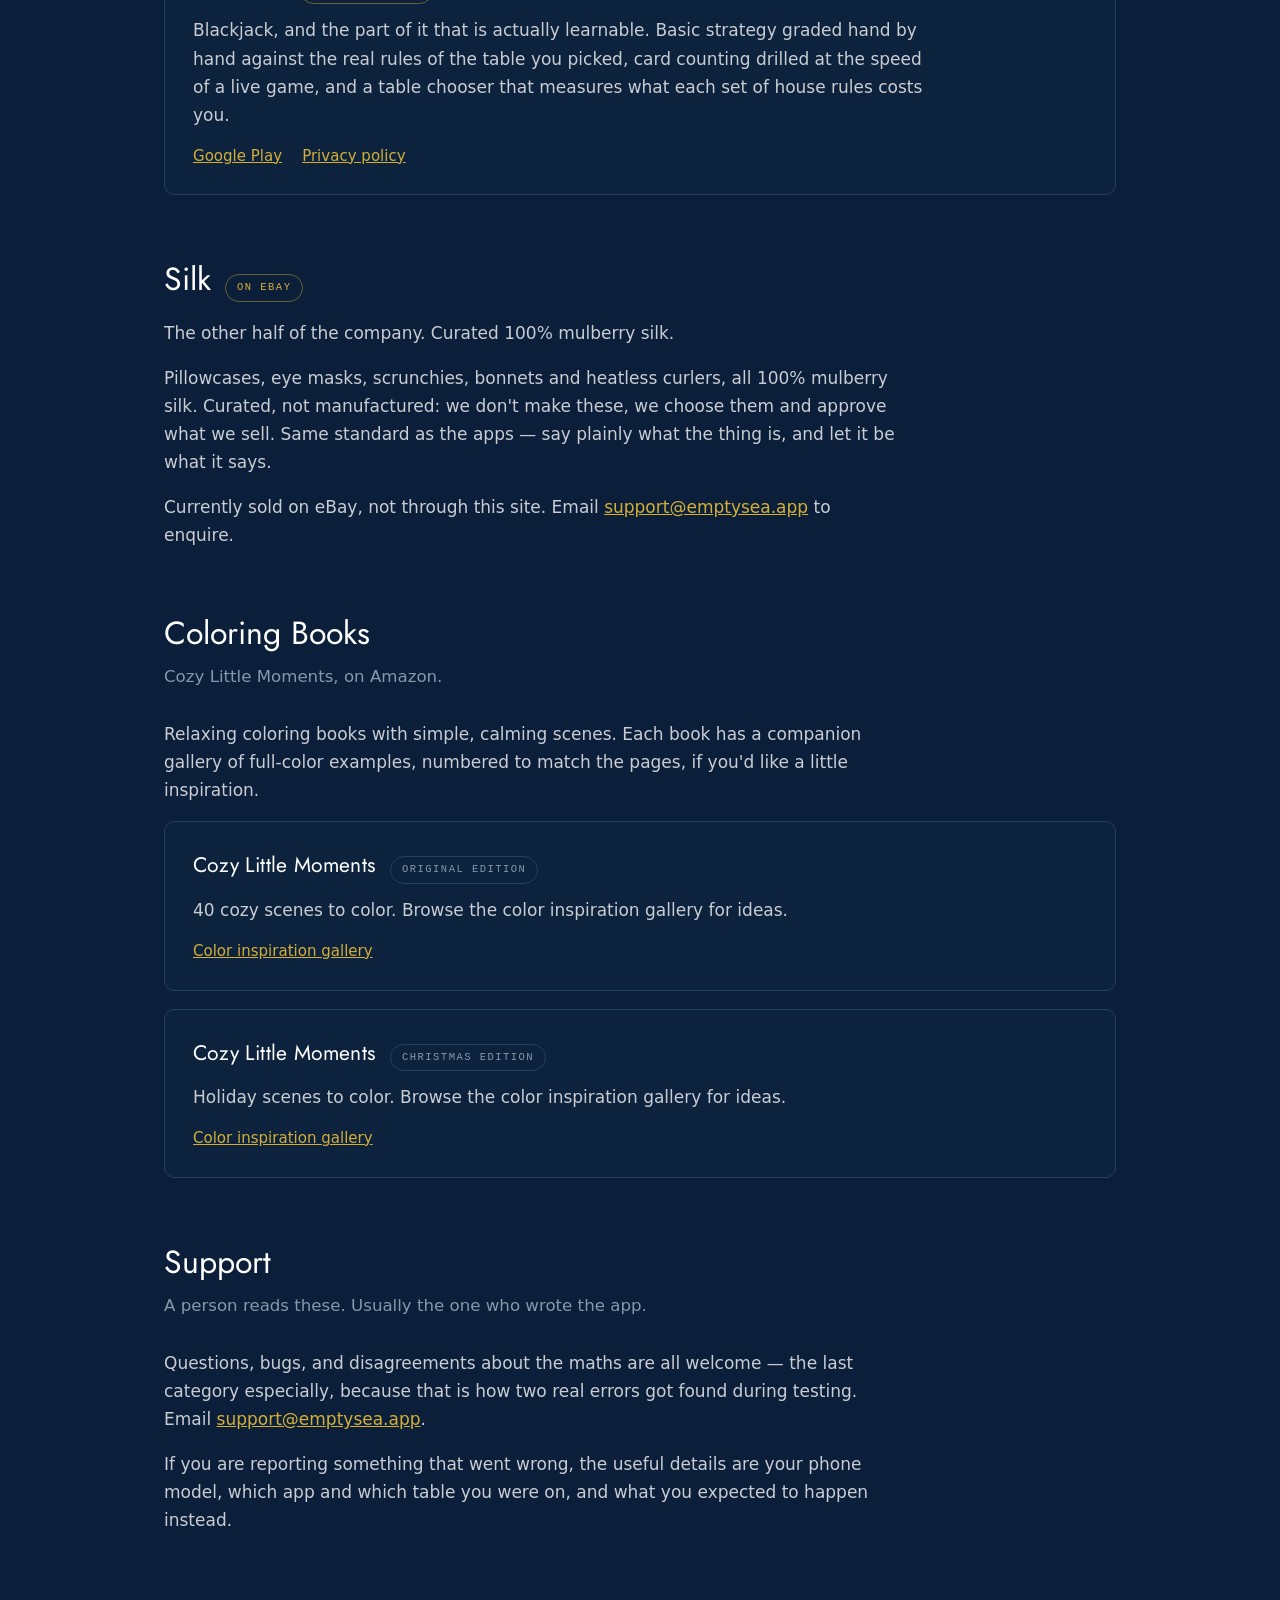
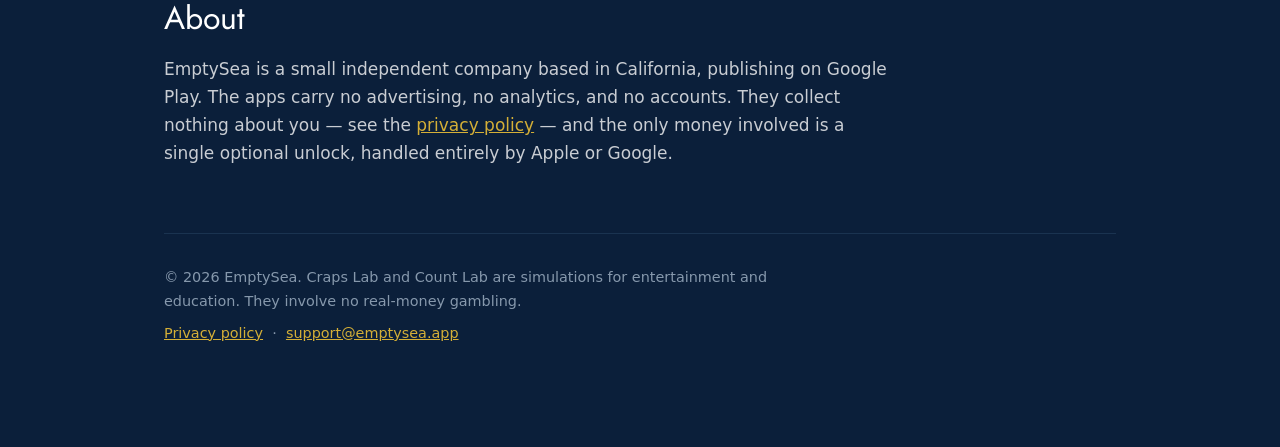
==== commit ebcfb061: "Add Count Lab Google Play link Co-Authored-By: Claude Sonnet 5.5 <noreply@anthropic.com> Claude-Sess" ====
--- a/index.html
+++ b/index.html
@@ -114,6 +114,7 @@
           chooser that measures what each set of house rules costs you.
         </p>
         <div class="links">
+          <a href="https://play.google.com/store/apps/details?id=com.emptysea.countlab">Google Play</a>
           <a href="/privacy">Privacy policy</a>
         </div>
       </div>
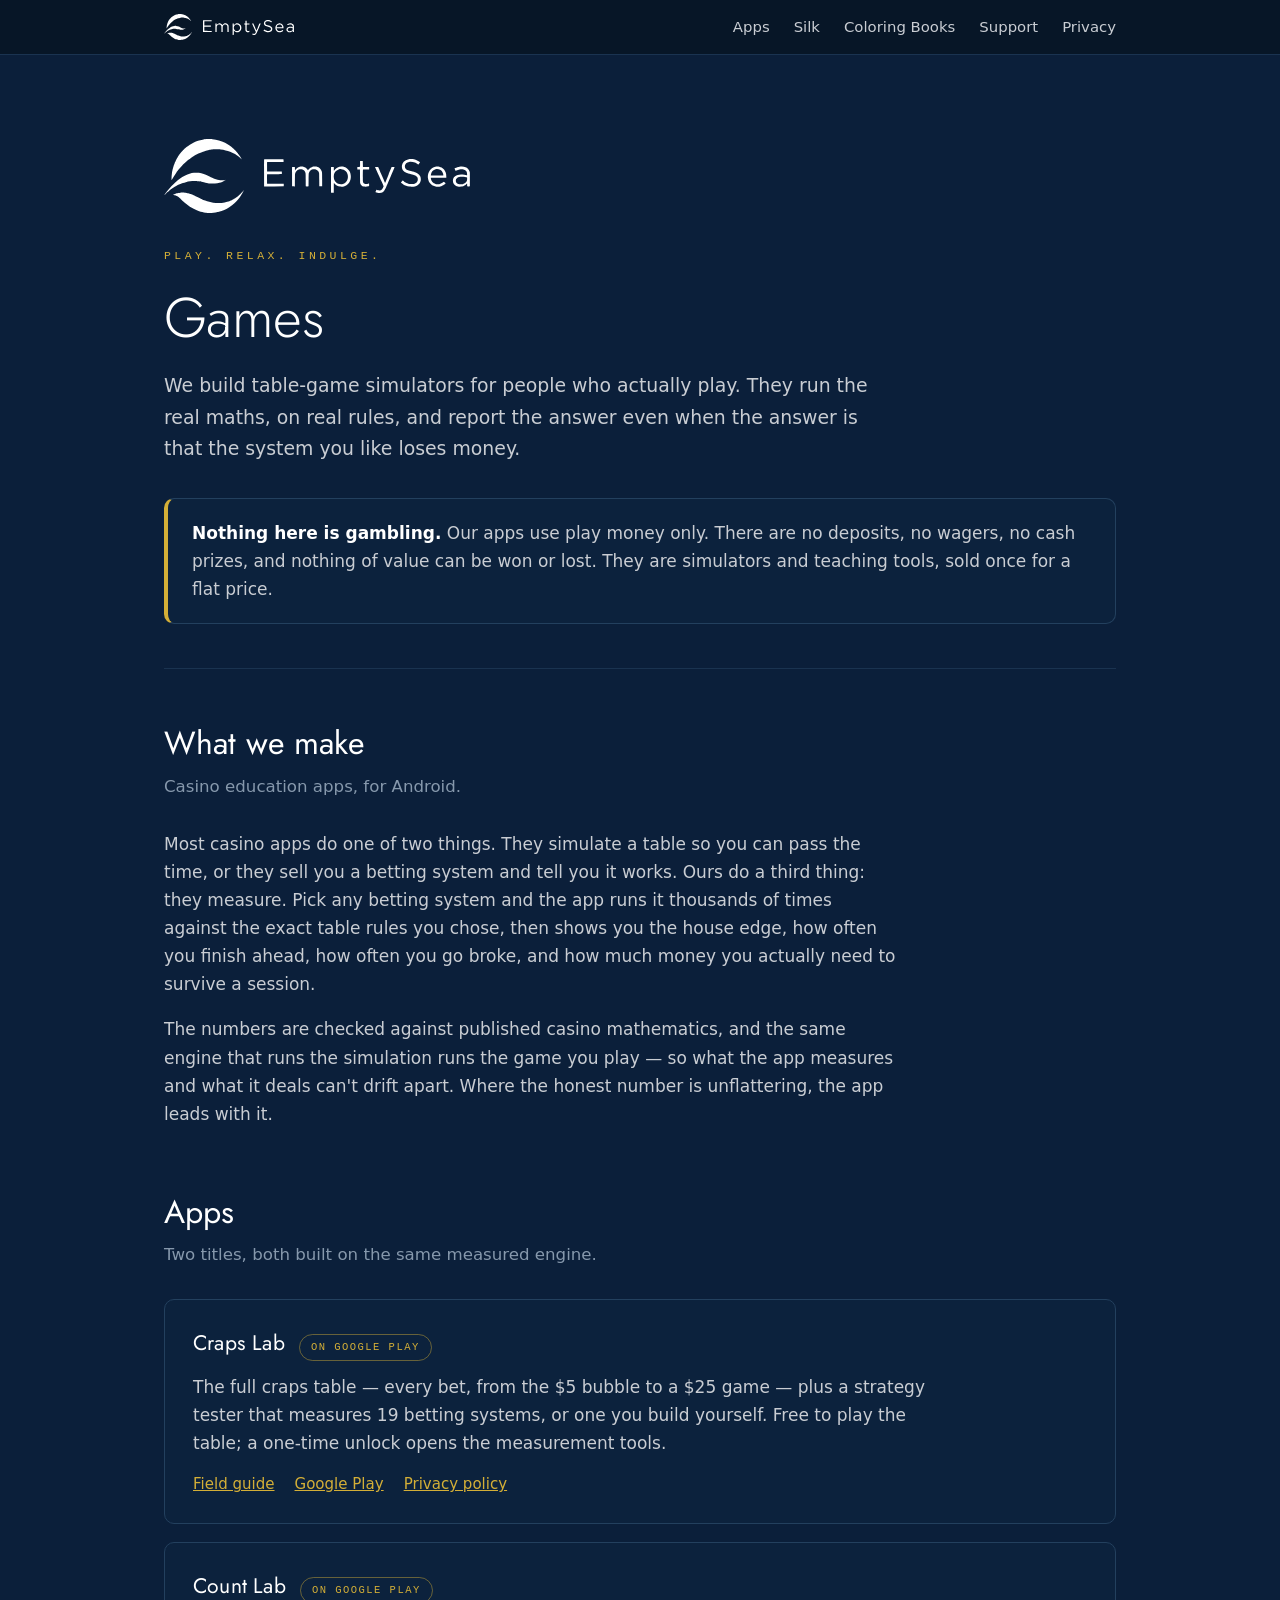
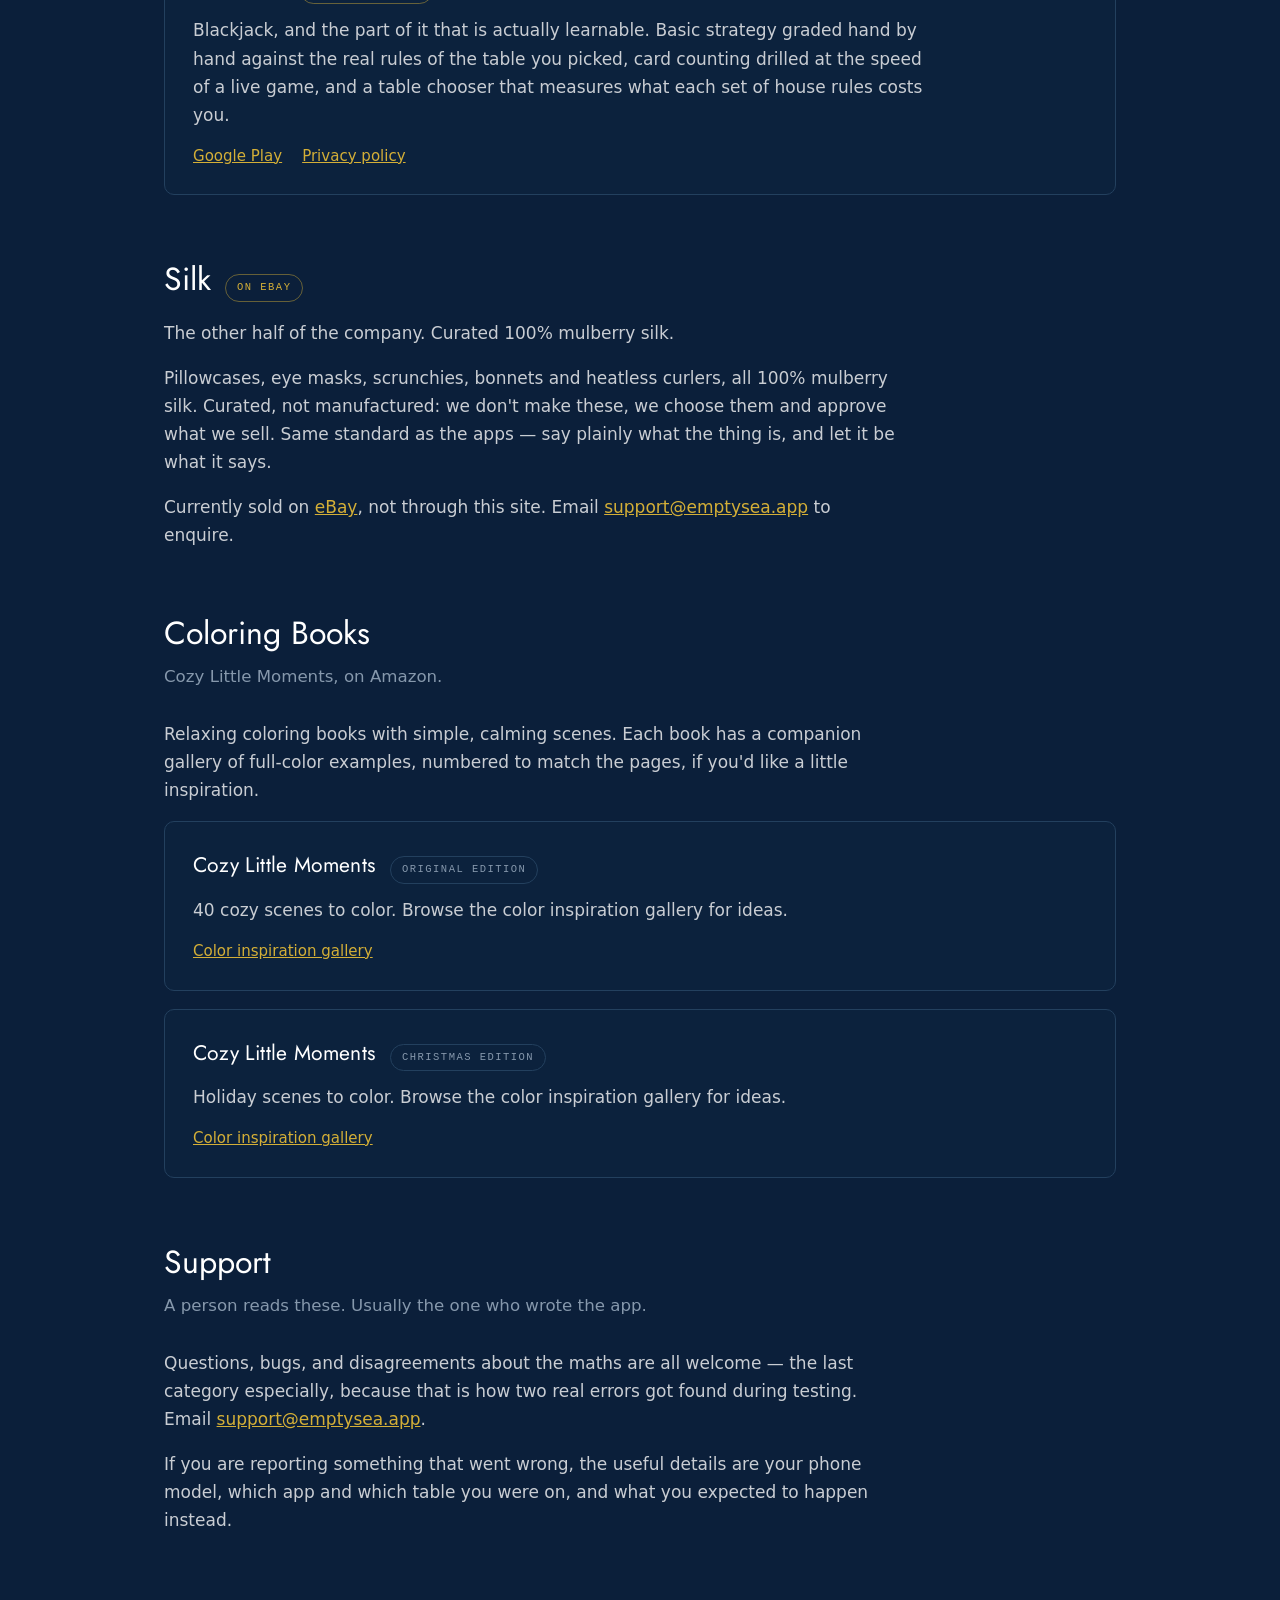
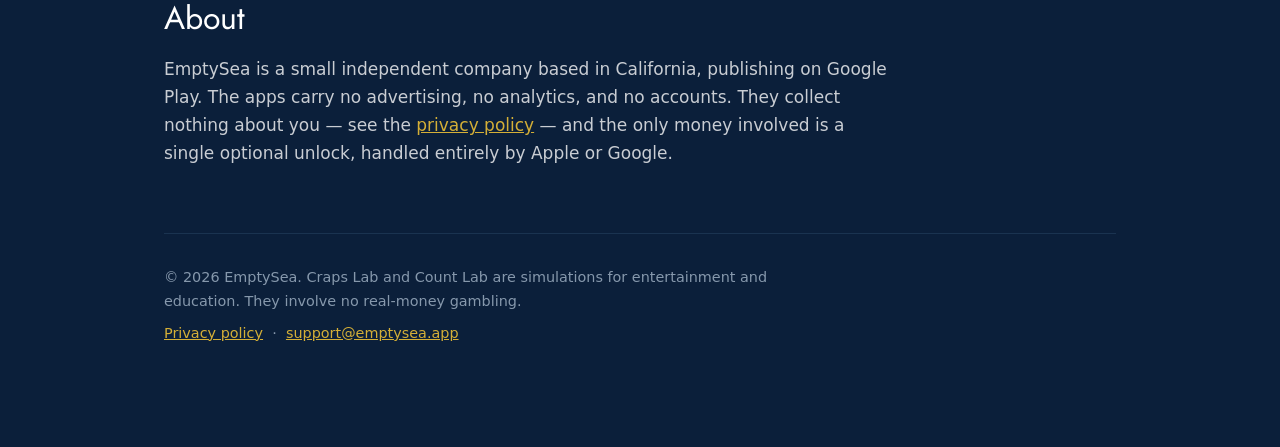
==== commit 6ab3a9bf: "Link silk listing on eBay Co-Authored-By: Claude Sonnet 5.5 <noreply@anthropic.com> Claude-Session: " ====
--- a/index.html
+++ b/index.html
@@ -135,7 +135,7 @@
       the thing is, and let it be what it says.
     </p>
     <p>
-      Currently sold on eBay, not through this site. Email
+      Currently sold on <a href="https://www.ebay.com/itm/128147577028">eBay</a>, not through this site. Email
       <a href="mailto:support@emptysea.app">support@emptysea.app</a> to enquire.
     </p>
   </section>
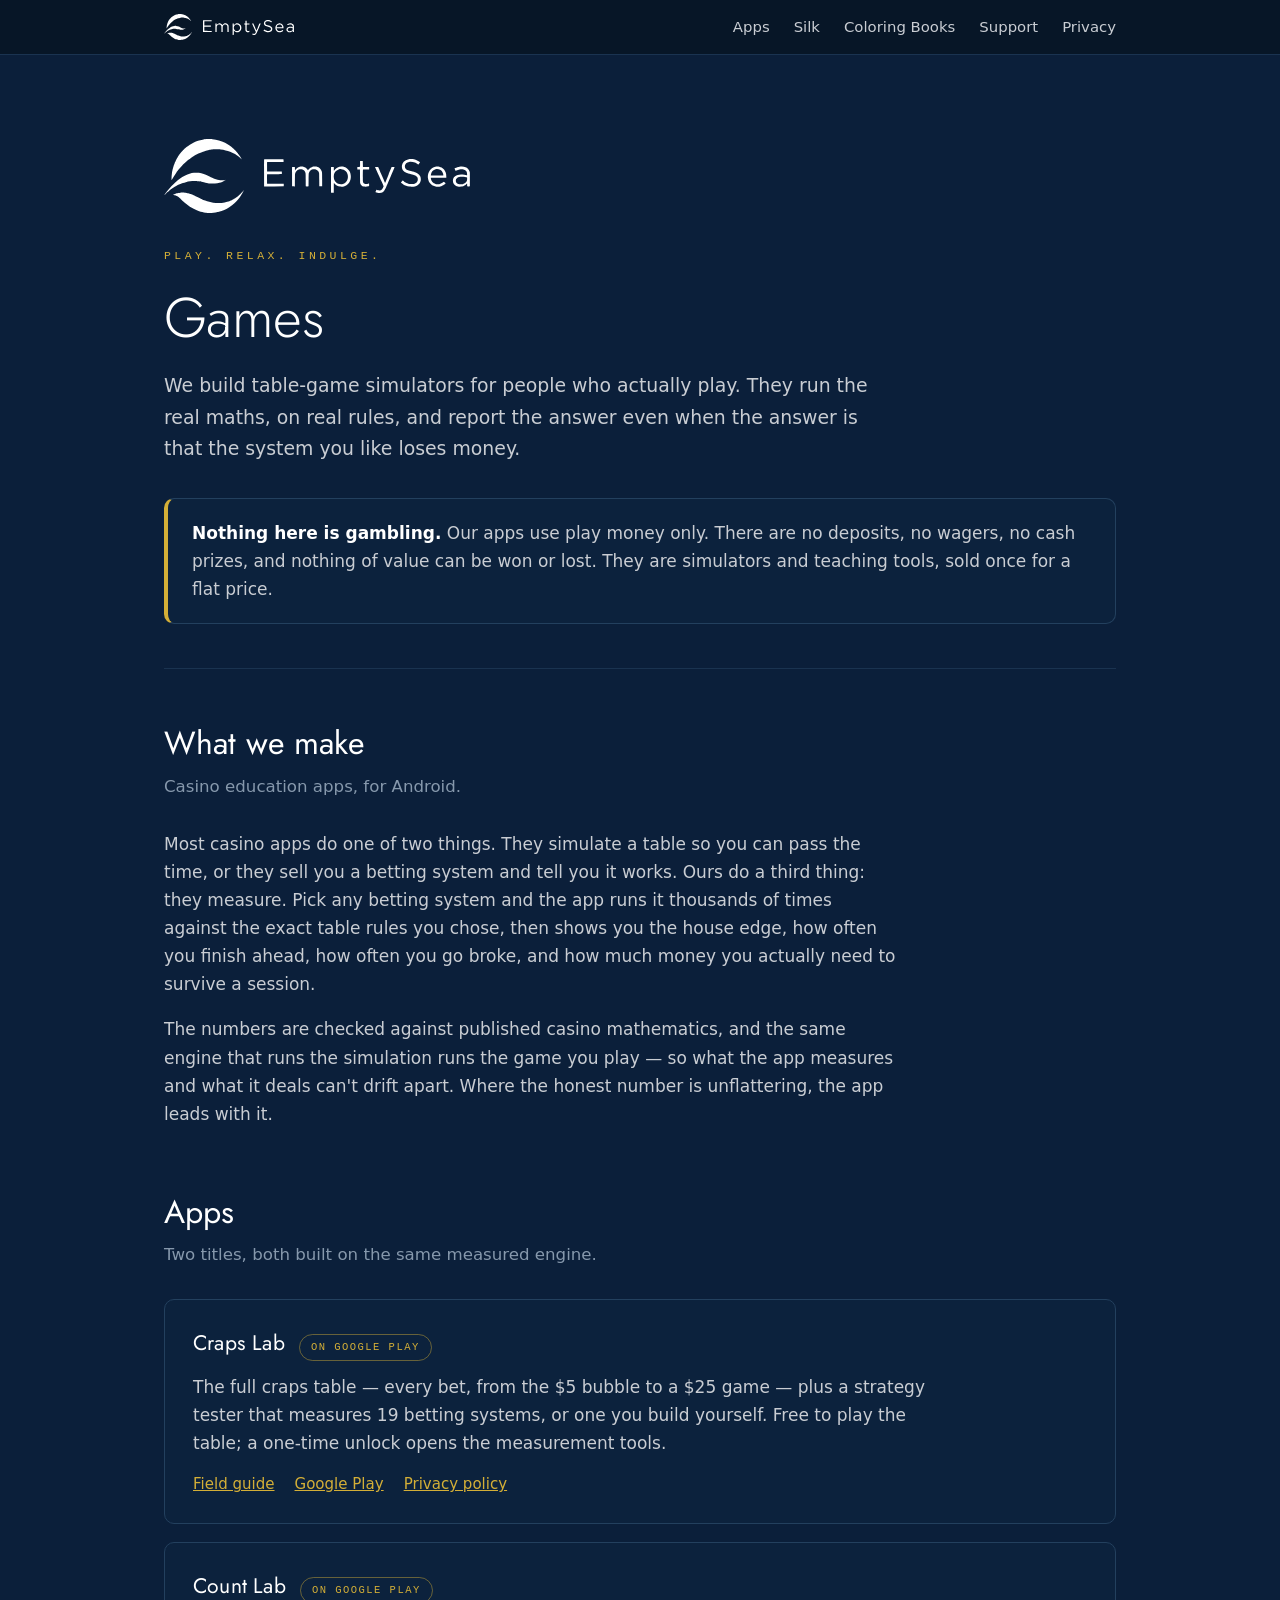
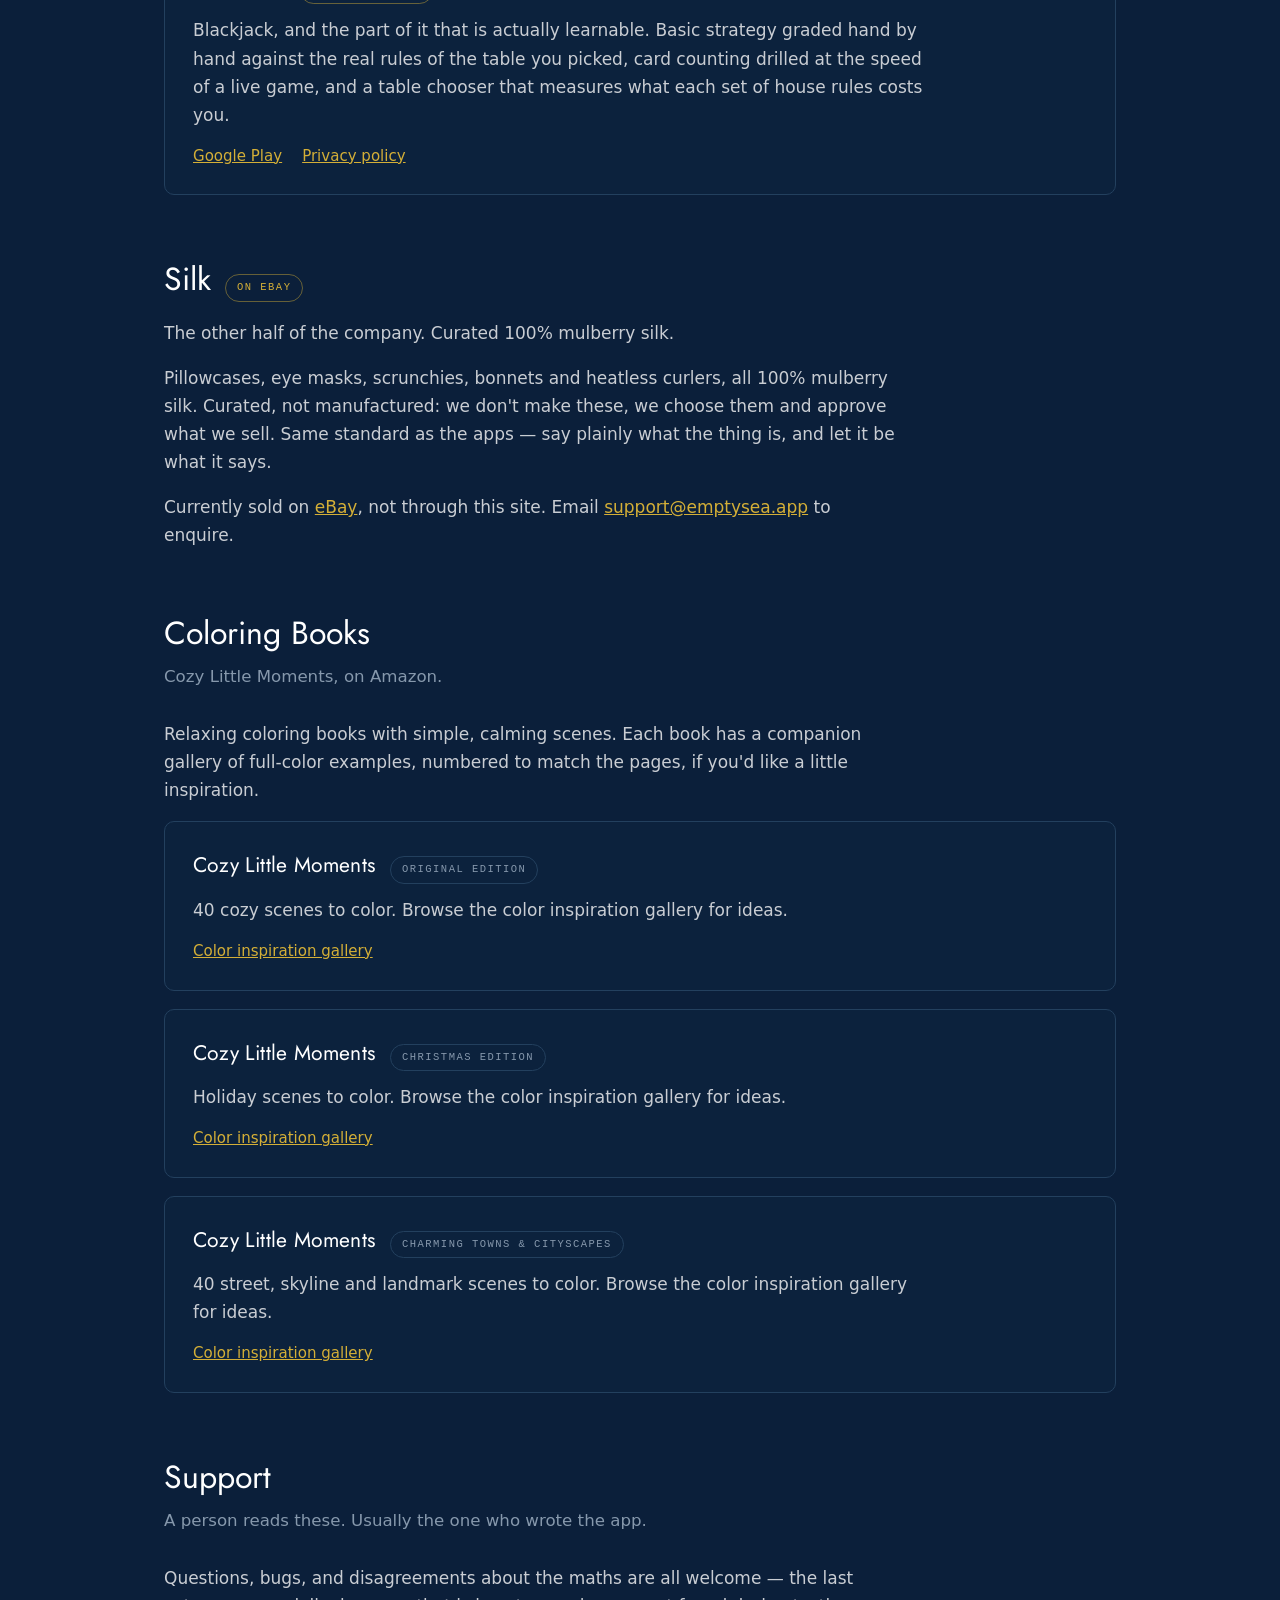
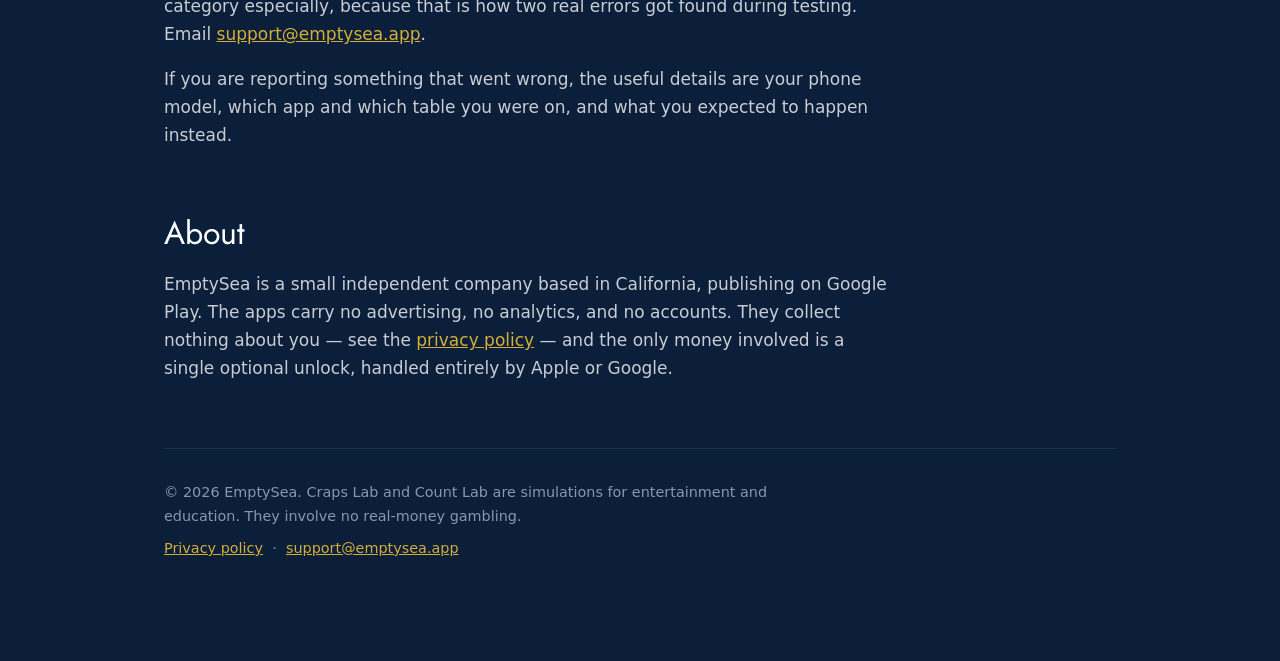
==== commit 33cc8569: "Add Book 3 (Charming Towns & Cityscapes) to Coloring Books section Co-Authored-By: Claude Sonnet 5.5" ====
--- a/index.html
+++ b/index.html
@@ -173,6 +173,17 @@
         </div>
       </div>
 
+      <div class="app">
+        <div class="head">
+          <h3>Cozy Little Moments</h3>
+          <span class="status">Charming Towns &amp; Cityscapes</span>
+        </div>
+        <p>40 street, skyline and landmark scenes to color. Browse the color inspiration gallery for ideas.</p>
+        <div class="links">
+          <a href="/cozy-little-moments/charming-towns-cityscapes/">Color inspiration gallery</a>
+        </div>
+      </div>
+
     </div>
   </section>
 
